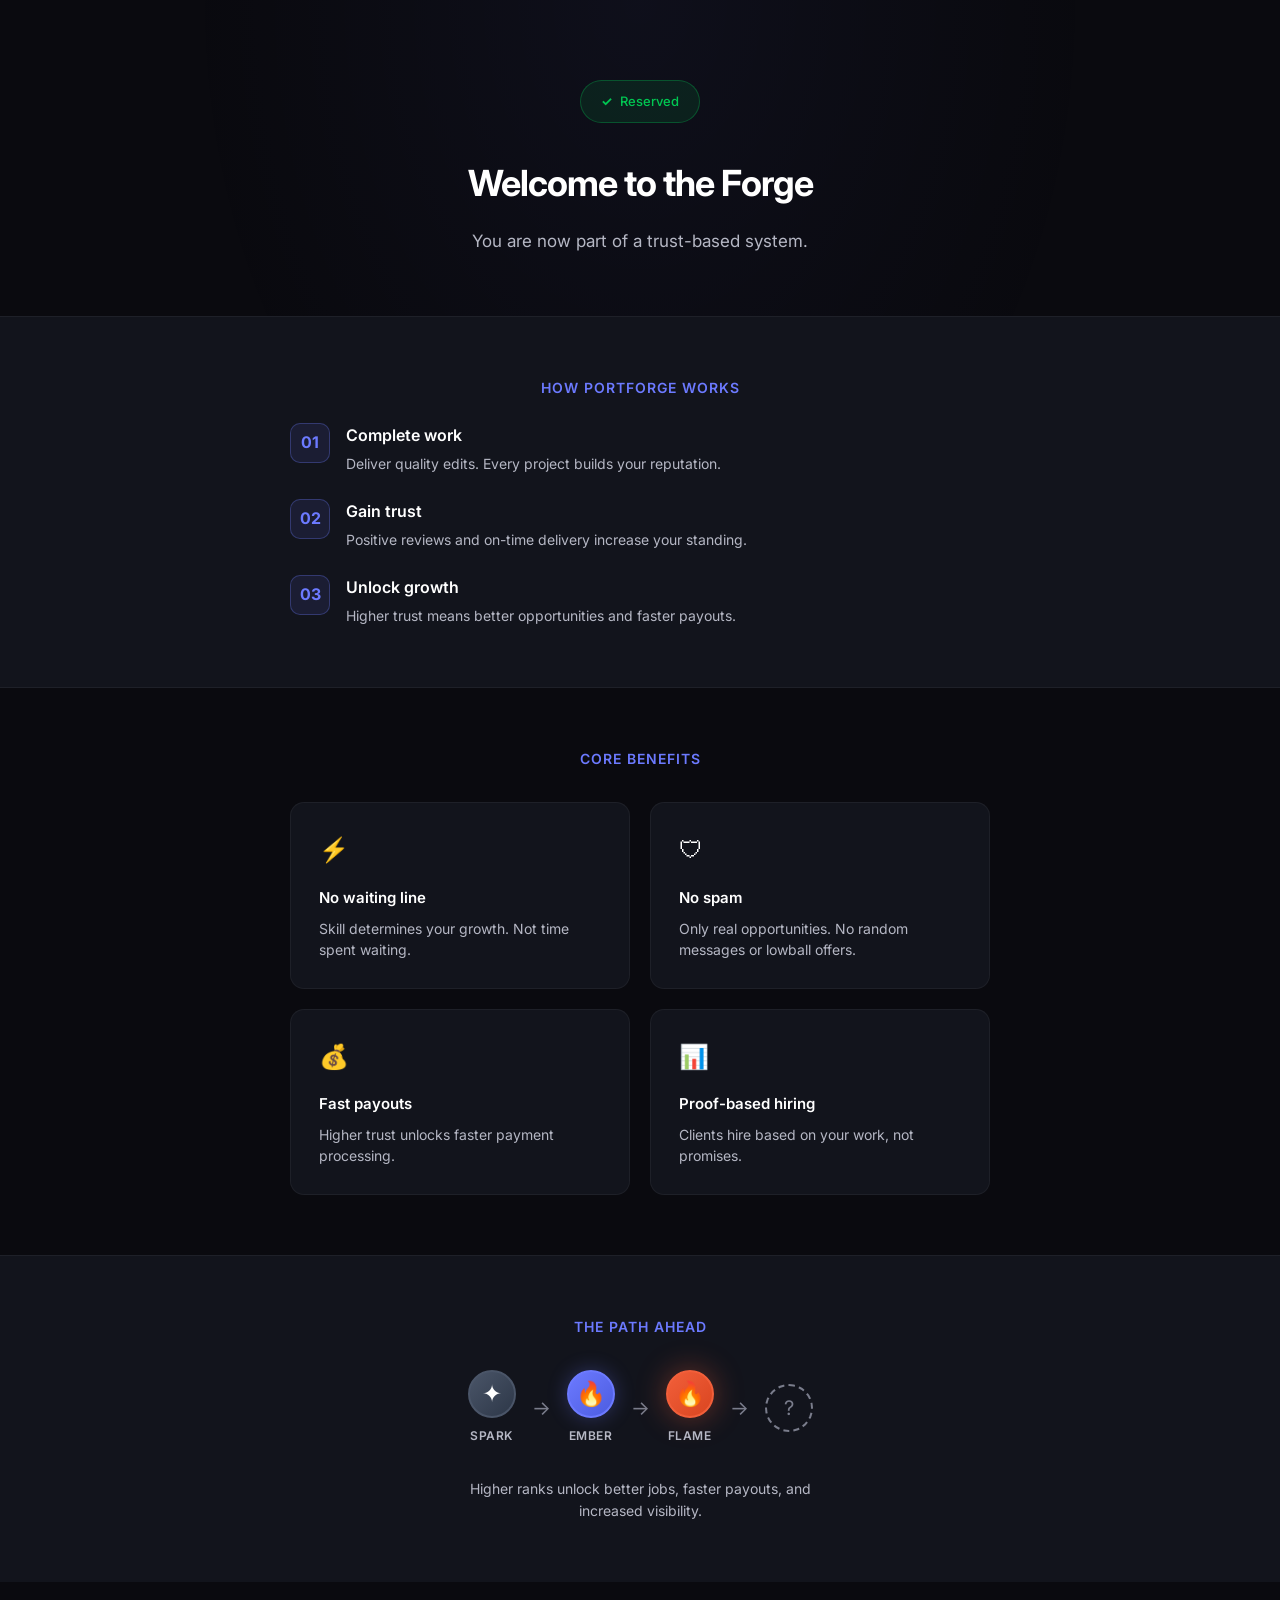
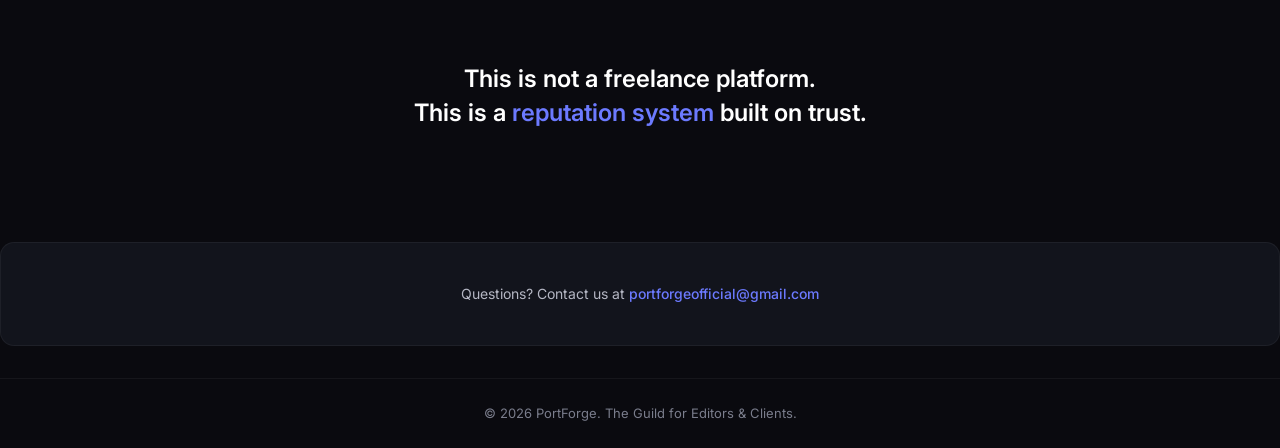
==== success.html @ 505c2f58 "initial commit" ====
<!DOCTYPE html>
<html lang="en">
<head>
    <meta charset="UTF-8">
    <meta name="viewport" content="width=device-width, initial-scale=1.0">
    <title>Welcome to the Forge | PortForge</title>
    <link rel="stylesheet" href="styles.css">
    <link href="https://fonts.googleapis.com/css2?family=Inter:wght@400;500;600;700&display=swap" rel="stylesheet">
    <style>
        /* Success page specific styles */
        .success-page {
            min-height: 100vh;
            background: var(--bg-primary);
        }

        /* Section 1: Hero */
        .success-hero {
            text-align: center;
            padding: 80px 24px 60px;
            max-width: 600px;
            margin: 0 auto;
        }

        .success-badge {
            display: inline-flex;
            align-items: center;
            gap: 8px;
            background: rgba(0, 200, 83, 0.1);
            border: 1px solid rgba(0, 200, 83, 0.3);
            padding: 10px 20px;
            border-radius: 100px;
            font-size: 13px;
            color: #00C853;
            font-weight: 500;
            margin-bottom: 32px;
        }

        .success-badge::before {
            content: '✓';
            font-weight: 700;
        }

        .success-hero h1 {
            font-size: 36px;
            font-weight: 700;
            margin-bottom: 16px;
            letter-spacing: -1px;
        }

        .success-hero p {
            color: var(--text-secondary);
            font-size: 17px;
        }

        /* Section 2: How It Works */
        .how-section {
            background: var(--bg-card);
            padding: 60px 24px;
            border-top: 1px solid rgba(255, 255, 255, 0.05);
            border-bottom: 1px solid rgba(255, 255, 255, 0.05);
        }

        .section-container {
            max-width: 700px;
            margin: 0 auto;
        }

        .section-title {
            font-size: 14px;
            font-weight: 600;
            color: var(--accent);
            text-transform: uppercase;
            letter-spacing: 1px;
            margin-bottom: 24px;
        }

        .how-steps {
            display: flex;
            flex-direction: column;
            gap: 24px;
        }

        .how-step {
            display: flex;
            align-items: flex-start;
            gap: 16px;
        }

        .step-number {
            width: 40px;
            height: 40px;
            background: var(--accent-soft);
            border: 1px solid rgba(108, 122, 255, 0.3);
            border-radius: 10px;
            display: flex;
            align-items: center;
            justify-content: center;
            font-weight: 700;
            color: var(--accent);
            flex-shrink: 0;
        }

        .step-content h3 {
            font-size: 16px;
            font-weight: 600;
            margin-bottom: 4px;
        }

        .step-content p {
            color: var(--text-secondary);
            font-size: 14px;
        }

        /* Section 3: Benefits */
        .benefits-section {
            padding: 60px 24px;
        }

        .benefits-grid {
            display: grid;
            grid-template-columns: repeat(auto-fit, minmax(250px, 1fr));
            gap: 20px;
            margin-top: 32px;
        }

        .benefit-card {
            background: var(--bg-card);
            border: 1px solid rgba(255, 255, 255, 0.05);
            border-radius: 14px;
            padding: 28px;
            transition: all 0.3s ease;
        }

        .benefit-card:hover {
            border-color: rgba(108, 122, 255, 0.2);
        }

        .benefit-icon {
            font-size: 24px;
            margin-bottom: 16px;
        }

        .benefit-card h3 {
            font-size: 15px;
            font-weight: 600;
            margin-bottom: 8px;
        }

        .benefit-card p {
            color: var(--text-secondary);
            font-size: 14px;
            line-height: 1.5;
        }

        /* Section 4: Rank Teaser */
        .rank-section {
            background: var(--bg-card);
            padding: 60px 24px;
            border-top: 1px solid rgba(255, 255, 255, 0.05);
            text-align: center;
        }

        .rank-path {
            display: flex;
            align-items: center;
            justify-content: center;
            gap: 16px;
            margin: 32px 0;
            flex-wrap: wrap;
        }

        .rank-item {
            display: flex;
            flex-direction: column;
            align-items: center;
            gap: 8px;
        }

        .rank-flame {
            width: 48px;
            height: 48px;
            border-radius: 50%;
            display: flex;
            align-items: center;
            justify-content: center;
            font-size: 24px;
            transition: all 0.3s ease;
        }

        .rank-spark {
            background: linear-gradient(135deg, #4A5568 0%, #2D3748 100%);
            border: 2px solid #4A5568;
        }

        .rank-ember {
            background: linear-gradient(135deg, #6C7AFF 0%, #4C5CE0 100%);
            border: 2px solid var(--accent);
            box-shadow: 0 0 20px rgba(108, 122, 255, 0.3);
        }

        .rank-flame-item {
            background: linear-gradient(135deg, #F25F3A 0%, #D94520 100%);
            border: 2px solid #F25F3A;
            box-shadow: 0 0 30px rgba(242, 95, 58, 0.4);
        }

        .rank-name {
            font-size: 12px;
            font-weight: 600;
            color: var(--text-secondary);
            text-transform: uppercase;
            letter-spacing: 0.5px;
        }

        .rank-arrow {
            color: var(--text-muted);
            font-size: 20px;
        }

        .rank-mystery {
            width: 48px;
            height: 48px;
            border-radius: 50%;
            border: 2px dashed var(--text-muted);
            display: flex;
            align-items: center;
            justify-content: center;
            font-size: 20px;
            color: var(--text-muted);
        }

        .rank-message {
            color: var(--text-secondary);
            font-size: 14px;
            max-width: 400px;
            margin: 0 auto;
        }

        /* Section 5: Identity */
        .identity-section {
            padding: 80px 24px;
            text-align: center;
        }

        .identity-quote {
            font-size: 24px;
            font-weight: 600;
            line-height: 1.4;
            max-width: 600px;
            margin: 0 auto 32px;
            color: var(--text-primary);
        }

        .identity-quote span {
            color: var(--accent);
        }

        /* Contact Section */
        .contact-section {
            background: var(--bg-card);
            padding: 40px 24px;
            border-top: 1px solid rgba(255, 255, 255, 0.05);
            text-align: center;
        }

        .contact-section p {
            color: var(--text-secondary);
            font-size: 14px;
        }

        .contact-section a {
            color: var(--accent);
            text-decoration: none;
            font-weight: 500;
        }

        .contact-section a:hover {
            text-decoration: underline;
        }

        /* Footer */
        .success-footer {
            text-align: center;
            padding: 24px;
            border-top: 1px solid rgba(255, 255, 255, 0.05);
        }

        .success-footer p {
            color: var(--text-muted);
            font-size: 13px;
        }

        /* Animations */
        .success-page .section-container {
            animation: fadeInUp 0.6s ease;
        }

        @media (max-width: 600px) {
            .success-hero h1 {
                font-size: 28px;
            }

            .rank-path {
                gap: 12px;
            }

            .rank-flame {
                width: 40px;
                height: 40px;
                font-size: 20px;
            }

            .identity-quote {
                font-size: 20px;
            }
        }
    </style>
</head>
<body class="success-page">
    <!-- Section 1: Hero -->
    <section class="success-hero">
        <div class="success-badge">Reserved</div>
        <h1>Welcome to the Forge</h1>
        <p>You are now part of a trust-based system.</p>
    </section>

    <!-- Section 2: How It Works -->
    <section class="how-section">
        <div class="section-container">
            <p class="section-title">How PortForge Works</p>
            <div class="how-steps">
                <div class="how-step">
                    <div class="step-number">01</div>
                    <div class="step-content">
                        <h3>Complete work</h3>
                        <p>Deliver quality edits. Every project builds your reputation.</p>
                    </div>
                </div>
                <div class="how-step">
                    <div class="step-number">02</div>
                    <div class="step-content">
                        <h3>Gain trust</h3>
                        <p>Positive reviews and on-time delivery increase your standing.</p>
                    </div>
                </div>
                <div class="how-step">
                    <div class="step-number">03</div>
                    <div class="step-content">
                        <h3>Unlock growth</h3>
                        <p>Higher trust means better opportunities and faster payouts.</p>
                    </div>
                </div>
            </div>
        </div>
    </section>

    <!-- Section 3: Benefits -->
    <section class="benefits-section">
        <div class="section-container">
            <p class="section-title">Core Benefits</p>
            <div class="benefits-grid">
                <div class="benefit-card">
                    <div class="benefit-icon">⚡</div>
                    <h3>No waiting line</h3>
                    <p>Skill determines your growth. Not time spent waiting.</p>
                </div>
                <div class="benefit-card">
                    <div class="benefit-icon">🛡</div>
                    <h3>No spam</h3>
                    <p>Only real opportunities. No random messages or lowball offers.</p>
                </div>
                <div class="benefit-card">
                    <div class="benefit-icon">💰</div>
                    <h3>Fast payouts</h3>
                    <p>Higher trust unlocks faster payment processing.</p>
                </div>
                <div class="benefit-card">
                    <div class="benefit-icon">📊</div>
                    <h3>Proof-based hiring</h3>
                    <p>Clients hire based on your work, not promises.</p>
                </div>
            </div>
        </div>
    </section>

    <!-- Section 4: Rank System -->
    <section class="rank-section">
        <div class="section-container">
            <p class="section-title">The Path Ahead</p>
            <div class="rank-path">
                <div class="rank-item">
                    <div class="rank-flame rank-spark">✦</div>
                    <span class="rank-name">Spark</span>
                </div>
                <span class="rank-arrow">→</span>
                <div class="rank-item">
                    <div class="rank-flame rank-ember">🔥</div>
                    <span class="rank-name">Ember</span>
                </div>
                <span class="rank-arrow">→</span>
                <div class="rank-item">
                    <div class="rank-flame rank-flame-item">🔥</div>
                    <span class="rank-name">Flame</span>
                </div>
                <span class="rank-arrow">→</span>
                <div class="rank-mystery">?</div>
            </div>
            <p class="rank-message">Higher ranks unlock better jobs, faster payouts, and increased visibility.</p>
        </div>
    </section>

    <!-- Section 5: Identity -->
    <section class="identity-section">
        <div class="section-container">
            <p class="identity-quote">
                This is not a freelance platform.<br>
                This is a <span>reputation system</span> built on trust.
            </p>
        </div>
    </section>

    <!-- Contact Section -->
    <section class="contact-section">
        <div class="section-container">
            <p>Questions? Contact us at <a href="mailto:portforgeofficial@gmail.com">portforgeofficial@gmail.com</a></p>
        </div>
    </section>

    <!-- Footer -->
    <footer class="success-footer">
        <p>© 2026 PortForge. The Guild for Editors & Clients.</p>
    </footer>
</body>
</html>
---- styles.css ----
/* PortForge - Premium Minimal Design System */

:root {
    --bg-primary: #0A0A0F;
    --bg-secondary: #0E1018;
    --bg-card: #12141C;
    --accent: #6C7AFF;
    --accent-soft: rgba(108, 122, 255, 0.1);
    --text-primary: #FFFFFF;
    --text-secondary: #B5B7C4;
    --text-muted: #7A7D8C;
    --error: #F25F3A;
    --radius: 14px;
    --transition: all 0.3s ease;
}

* {
    margin: 0;
    padding: 0;
    box-sizing: border-box;
}

body {
    font-family: 'Inter', -apple-system, BlinkMacSystemFont, sans-serif;
    background: var(--bg-primary);
    color: var(--text-primary);
    line-height: 1.6;
    min-height: 100vh;
    overflow-x: hidden;
}

/* Page Management */
.page {
    min-height: 100vh;
    opacity: 1;
    transition: opacity 0.4s ease;
}

.page.hidden {
    display: none;
    opacity: 0;
}

/* Subtle Background Gradient */
body::before {
    content: '';
    position: fixed;
    top: 0;
    left: 0;
    width: 100%;
    height: 100%;
    background: radial-gradient(ellipse at 50% 0%, rgba(108, 122, 255, 0.05) 0%, transparent 50%);
    pointer-events: none;
    z-index: -1;
}

/* Landing Page */
#landingPage {
    max-width: 800px;
    margin: 0 auto;
    padding: 60px 24px;
}

/* Header */
.header {
    text-align: center;
    margin-bottom: 48px;
    animation: fadeInUp 0.5s ease;
}

.logo {
    display: flex;
    align-items: center;
    justify-content: center;
    gap: 12px;
    margin-bottom: 8px;
}

.logo-icon {
    width: 40px;
    height: 40px;
}

.logo-icon svg {
    width: 100%;
    height: 100%;
}

.logo-text {
    font-size: 24px;
    font-weight: 700;
    letter-spacing: -0.5px;
}

/* Hero */
.hero {
    text-align: center;
    margin-bottom: 64px;
    animation: fadeInUp 0.5s ease 0.1s both;
}

.hero-title {
    font-size: 36px;
    font-weight: 700;
    line-height: 1.15;
    margin-bottom: 16px;
    letter-spacing: -1px;
}

.hero-subtitle {
    color: var(--text-secondary);
    font-size: 17px;
    margin-bottom: 24px;
}

.hero-badge {
    display: inline-flex;
    align-items: center;
    gap: 8px;
    background: var(--accent-soft);
    border: 1px solid rgba(108, 122, 255, 0.2);
    padding: 10px 20px;
    border-radius: 100px;
    font-size: 13px;
    color: var(--accent);
    font-weight: 500;
}

.badge-dot {
    width: 8px;
    height: 8px;
    background: #00C853;
    border-radius: 50%;
    animation: pulse 2s infinite;
}

@keyframes pulse {
    0%, 100% { opacity: 1; }
    50% { opacity: 0.5; }
}

/* Motion Section */
.motion-section {
    margin-bottom: 64px;
    animation: fadeInUp 0.5s ease 0.2s both;
}

.motion-container {
    background: var(--bg-card);
    border-radius: var(--radius);
    padding: 24px;
    border: 1px solid rgba(255, 255, 255, 0.05);
    position: relative;
    overflow: hidden;
}

.mock-editor, .mock-client {
    background: var(--bg-secondary);
    border-radius: 12px;
    padding: 16px;
    margin-bottom: 16px;
    border: 1px solid rgba(255, 255, 255, 0.05);
    animation: slideIn 8s ease-in-out infinite;
}

.mock-client {
    animation-delay: 4s;
}

.mock-header {
    display: flex;
    align-items: center;
    gap: 12px;
    margin-bottom: 12px;
}

.mock-avatar {
    width: 40px;
    height: 40px;
    background: linear-gradient(135deg, var(--accent) 0%, transparent 100%);
    border-radius: 50%;
    opacity: 0.6;
}

.mock-avatar.client {
    background: linear-gradient(135deg, #F25F3A 0%, transparent 100%);
}

.mock-info {
    flex: 1;
}

.mock-name {
    font-size: 14px;
    font-weight: 600;
    color: var(--text-primary);
}

.mock-status {
    font-size: 12px;
    color: var(--accent);
}

.mock-btn {
    padding: 8px 16px;
    background: var(--accent);
    color: var(--bg-primary);
    border-radius: 8px;
    font-size: 12px;
    font-weight: 600;
}

.mock-portfolio {
    display: flex;
    gap: 8px;
}

.mock-thumb {
    flex: 1;
    height: 60px;
    background: rgba(255, 255, 255, 0.05);
    border-radius: 8px;
}

.mock-desc {
    font-size: 13px;
    color: var(--text-secondary);
}

@keyframes slideIn {
    0%, 100% { opacity: 0; transform: translateY(10px); }
    10%, 90% { opacity: 1; transform: translateY(0); }
}

/* Value Props */
.value-props {
    display: grid;
    grid-template-columns: repeat(auto-fit, minmax(200px, 1fr));
    gap: 16px;
    margin-bottom: 64px;
    animation: fadeInUp 0.5s ease 0.3s both;
}

.value-card {
    background: var(--bg-card);
    border-radius: var(--radius);
    padding: 24px;
    border: 1px solid rgba(255, 255, 255, 0.05);
    text-align: center;
    transition: var(--transition);
}

.value-card:hover {
    border-color: rgba(108, 122, 255, 0.2);
    transform: translateY(-2px);
}

.value-icon {
    font-size: 28px;
    margin-bottom: 12px;
}

.value-card h3 {
    font-size: 16px;
    font-weight: 600;
    margin-bottom: 8px;
}

.value-card p {
    font-size: 14px;
    color: var(--text-secondary);
}

/* FAQ Section */
.faq-section {
    margin-bottom: 64px;
    animation: fadeInUp 0.5s ease 0.4s both;
}

.section-title {
    font-size: 24px;
    font-weight: 700;
    margin-bottom: 24px;
    text-align: center;
}

.faq-item {
    background: var(--bg-card);
    border-radius: 12px;
    margin-bottom: 12px;
    border: 1px solid rgba(255, 255, 255, 0.05);
    overflow: hidden;
}

.faq-question {
    width: 100%;
    padding: 20px;
    background: transparent;
    border: none;
    color: var(--text-primary);
    font-size: 15px;
    font-weight: 500;
    display: flex;
    justify-content: space-between;
    align-items: center;
    cursor: pointer;
    transition: var(--transition);
}

.faq-question:hover {
    background: rgba(255, 255, 255, 0.02);
}

.faq-icon {
    font-size: 18px;
    color: var(--text-muted);
    transition: transform 0.3s ease;
}

.faq-item.open .faq-icon {
    transform: rotate(45deg);
}

.faq-answer {
    max-height: 0;
    overflow: hidden;
    transition: max-height 0.3s ease, padding 0.3s ease;
}

.faq-item.open .faq-answer {
    max-height: 200px;
    padding: 0 20px 20px;
}

.faq-answer p {
    color: var(--text-secondary);
    font-size: 14px;
    line-height: 1.6;
}

/* Trust Signals */
.trust-signals {
    display: flex;
    align-items: center;
    justify-content: center;
    gap: 32px;
    margin-bottom: 48px;
    padding: 24px;
    background: var(--bg-card);
    border-radius: var(--radius);
    border: 1px solid rgba(255, 255, 255, 0.05);
    animation: fadeInUp 0.5s ease 0.5s both;
}

.trust-item {
    text-align: center;
}

.trust-number {
    display: block;
    font-size: 32px;
    font-weight: 700;
    color: var(--accent);
}

.trust-icon {
    font-size: 24px;
}

.trust-label {
    display: block;
    font-size: 12px;
    color: var(--text-muted);
    margin-top: 4px;
}

.trust-divider {
    width: 1px;
    height: 40px;
    background: rgba(255, 255, 255, 0.1);
}

/* CTA Section */
.cta-section {
    text-align: center;
    margin-bottom: 48px;
    animation: fadeInUp 0.5s ease 0.6s both;
}

.cta-title {
    font-size: 24px;
    font-weight: 700;
    margin-bottom: 20px;
}

.cta-btn {
    padding: 18px 48px;
    background: var(--accent);
    border: none;
    border-radius: 12px;
    color: var(--bg-primary);
    font-size: 16px;
    font-weight: 600;
    cursor: pointer;
    transition: var(--transition);
}

.cta-btn:hover {
    filter: brightness(1.1);
    transform: scale(1.02);
}

/* Contact Section */
.contact-section {
    text-align: center;
    padding: 40px 24px;
    background: var(--bg-card);
    border-radius: var(--radius);
    margin-bottom: 32px;
    border: 1px solid rgba(255, 255, 255, 0.05);
    animation: fadeInUp 0.5s ease 0.65s both;
}

.contact-section p {
    color: var(--text-secondary);
    font-size: 14px;
}

.contact-section a {
    color: var(--accent);
    text-decoration: none;
    font-weight: 500;
}

.contact-section a:hover {
    text-decoration: underline;
}

/* Footer */
.footer {
    text-align: center;
    padding: 24px;
    border-top: 1px solid rgba(255, 255, 255, 0.05);
}

.footer p {
    color: var(--text-muted);
    font-size: 13px;
}

/* Fixed Background Logo */
.bg-logo {
    position: fixed;
    top: 50%;
    left: 50%;
    transform: translate(-50%, -50%);
    width: 600px;
    height: 600px;
    pointer-events: none;
    z-index: -1;
    opacity: 0.5;
}

.bg-logo svg {
    width: 100%;
    height: 100%;
}

/* Hide bg logo on form page */
#formPage:not(.hidden) ~ .bg-logo {
    display: none;
}

/* Form Page */
#formPage {
    display: flex;
    align-items: center;
    justify-content: center;
    padding: 40px 24px;
    min-height: 100vh;
}

.form-container {
    width: 100%;
    max-width: 420px;
    background: var(--bg-card);
    border-radius: var(--radius);
    padding: 32px;
    border: 1px solid rgba(255, 255, 255, 0.05);
}

/* Compact Form */
.form-container.compact {
    padding: 28px;
}

.preregister-form.compact .form-group {
    margin-bottom: 16px;
}

.preregister-form.compact input,
.preregister-form.compact textarea {
    padding: 12px 14px;
    font-size: 15px;
}

.preregister-form.compact .role-btn {
    padding: 10px 16px;
    font-size: 14px;
}

.preregister-form.compact .submit-btn {
    padding: 14px;
    margin-top: 8px;
}

.back-btn {
    background: transparent;
    border: none;
    color: var(--text-muted);
    font-size: 14px;
    cursor: pointer;
    margin-bottom: 24px;
    padding: 0;
    transition: var(--transition);
}

.back-btn:hover {
    color: var(--text-primary);
}

.form-header {
    text-align: center;
    margin-bottom: 32px;
}

.form-title {
    font-size: 24px;
    font-weight: 700;
    margin-bottom: 8px;
}

.form-subtitle {
    color: var(--text-secondary);
    font-size: 14px;
}

/* Duplicate Message */
.duplicate-message {
    background: rgba(242, 95, 58, 0.1);
    border: 1px solid rgba(242, 95, 58, 0.3);
    border-radius: 12px;
    padding: 24px;
    text-align: center;
    margin-bottom: 24px;
}

.duplicate-icon {
    font-size: 32px;
    margin-bottom: 12px;
}

.duplicate-message h3 {
    font-size: 16px;
    font-weight: 600;
    margin-bottom: 8px;
}

.duplicate-message p {
    color: var(--text-secondary);
    font-size: 14px;
}

/* Form Elements */
.form-group {
    margin-bottom: 24px;
}

label {
    display: block;
    font-size: 14px;
    font-weight: 500;
    margin-bottom: 8px;
    color: var(--text-primary);
}

.required {
    color: var(--accent);
}

.optional {
    color: var(--text-muted);
    font-weight: 400;
}

input[type="text"],
input[type="email"] {
    width: 100%;
    padding: 14px 16px;
    background: var(--bg-secondary);
    border: 1px solid rgba(255, 255, 255, 0.08);
    border-radius: 10px;
    color: var(--text-primary);
    font-size: 15px;
    font-family: inherit;
    transition: var(--transition);
}

input:focus {
    outline: none;
    border-color: var(--accent);
}

input::placeholder {
    color: var(--text-muted);
}

.error-msg {
    display: block;
    color: var(--error);
    font-size: 13px;
    margin-top: 6px;
    min-height: 20px;
}

/* Role Toggle */
.role-toggle {
    display: flex;
    gap: 8px;
}

.role-btn {
    flex: 1;
    padding: 14px;
    background: var(--bg-secondary);
    border: 1px solid rgba(255, 255, 255, 0.08);
    border-radius: 10px;
    color: var(--text-secondary);
    font-size: 14px;
    font-weight: 500;
    cursor: pointer;
    transition: var(--transition);
}

.role-btn:hover {
    border-color: rgba(255, 255, 255, 0.15);
}

.role-btn.active {
    background: var(--accent);
    border-color: var(--accent);
    color: var(--bg-primary);
}

/* Textarea */
textarea,
input[type="text"].message-input {
    width: 100%;
    padding: 12px 14px;
    background: var(--bg-secondary);
    border: 1px solid rgba(255, 255, 255, 0.08);
    border-radius: 10px;
    color: var(--text-primary);
    font-size: 15px;
    font-family: inherit;
    resize: none;
    transition: var(--transition);
}

textarea:focus,
input[type="text"].message-input:focus {
    outline: none;
    border-color: var(--accent);
}

textarea::placeholder,
input[type="text"].message-input::placeholder {
    color: var(--text-muted);
}

/* Skill Toggle */
.skill-toggle {
    display: flex;
    gap: 8px;
}

.skill-btn {
    flex: 1;
    padding: 12px;
    background: var(--bg-secondary);
    border: 1px solid rgba(255, 255, 255, 0.08);
    border-radius: 10px;
    color: var(--text-secondary);
    font-size: 14px;
    font-weight: 500;
    cursor: pointer;
    transition: var(--transition);
}

.skill-btn:hover {
    border-color: rgba(255, 255, 255, 0.15);
}

.skill-btn.active {
    background: var(--accent);
    border-color: var(--accent);
    color: var(--bg-primary);
}

/* Categories */
.categories-grid {
    display: grid;
    grid-template-columns: repeat(auto-fit, minmax(120px, 1fr));
    gap: 10px;
}

.category-card {
    position: relative;
    padding: 16px 12px;
    background: var(--bg-secondary);
    border: 2px solid rgba(255, 255, 255, 0.08);
    border-radius: 10px;
    cursor: pointer;
    text-align: center;
    transition: var(--transition);
}

.category-card:hover {
    border-color: rgba(255, 255, 255, 0.12);
}

.category-card input {
    position: absolute;
    opacity: 0;
}

.category-card.selected {
    border-color: var(--accent);
    background: var(--accent-soft);
}

.category-name {
    display: block;
    font-size: 13px;
    font-weight: 500;
}

.check-indicator {
    position: absolute;
    top: 8px;
    right: 8px;
    width: 18px;
    height: 18px;
    background: var(--accent);
    border-radius: 50%;
    display: flex;
    align-items: center;
    justify-content: center;
    font-size: 11px;
    color: var(--bg-primary);
    opacity: 0;
    transform: scale(0);
    transition: var(--transition);
}

.category-card.selected .check-indicator,
.tool-card.selected .check-indicator {
    opacity: 1;
    transform: scale(1);
}

/* Tools */
.tools-grid {
    display: flex;
    flex-wrap: wrap;
    gap: 10px;
    margin-bottom: 12px;
}

.tool-card {
    position: relative;
    padding: 12px 16px;
    background: var(--bg-secondary);
    border: 2px solid rgba(255, 255, 255, 0.08);
    border-radius: 10px;
    cursor: pointer;
    transition: var(--transition);
}

.tool-card:hover {
    border-color: rgba(255, 255, 255, 0.12);
}

.tool-card input {
    position: absolute;
    opacity: 0;
}

.tool-card.selected {
    border-color: var(--accent);
    background: var(--accent-soft);
}

.tool-name {
    font-size: 13px;
    font-weight: 500;
}

.custom-tools {
    display: flex;
    gap: 8px;
}

.custom-tools input {
    flex: 1;
}

.add-btn {
    width: 44px;
    height: 44px;
    background: var(--accent);
    border: none;
    border-radius: 10px;
    color: var(--bg-primary);
    font-size: 20px;
    font-weight: 600;
    cursor: pointer;
    transition: var(--transition);
}

.add-btn:hover {
    filter: brightness(1.1);
}

.custom-tools-display {
    display: flex;
    flex-wrap: wrap;
    gap: 8px;
    margin-top: 12px;
}

.custom-tag {
    display: inline-flex;
    align-items: center;
    gap: 6px;
    padding: 6px 12px;
    background: var(--accent-soft);
    border: 1px solid rgba(108, 122, 255, 0.3);
    border-radius: 20px;
    font-size: 12px;
    color: var(--accent);
}

.custom-tag button {
    background: none;
    border: none;
    color: var(--accent);
    cursor: pointer;
    font-size: 14px;
    line-height: 1;
}

/* Budget */
.budget-toggle {
    display: flex;
    flex-wrap: wrap;
    gap: 8px;
}

.budget-btn {
    padding: 10px 16px;
    background: var(--bg-secondary);
    border: 1px solid rgba(255, 255, 255, 0.08);
    border-radius: 8px;
    color: var(--text-secondary);
    font-size: 13px;
    font-weight: 500;
    cursor: pointer;
    transition: var(--transition);
}

.budget-btn:hover {
    border-color: rgba(255, 255, 255, 0.15);
}

.budget-btn.active {
    background: var(--accent);
    border-color: var(--accent);
    color: var(--bg-primary);
}

/* Client Fields */
.client-fields {
    margin-top: 24px;
    padding-top: 24px;
    border-top: 1px solid rgba(255, 255, 255, 0.08);
}

/* Submit */
.submit-btn {
    width: 100%;
    padding: 16px;
    background: var(--accent);
    border: none;
    border-radius: 12px;
    color: var(--bg-primary);
    font-size: 16px;
    font-weight: 600;
    font-family: inherit;
    cursor: pointer;
    transition: var(--transition);
    display: flex;
    align-items: center;
    justify-content: center;
    gap: 10px;
}

.submit-btn:hover {
    filter: brightness(1.1);
}

.submit-btn:disabled {
    opacity: 0.7;
    cursor: not-allowed;
}

.btn-loader {
    width: 20px;
    height: 20px;
    border: 2px solid rgba(10, 10, 15, 0.3);
    border-top-color: var(--bg-primary);
    border-radius: 50%;
    animation: spin 0.8s linear infinite;
}

@keyframes spin {
    to { transform: rotate(360deg); }
}

/* Success State */
.success-state {
    text-align: center;
    padding: 20px;
}

.success-icon {
    font-size: 48px;
    margin-bottom: 20px;
}

.success-title {
    font-size: 22px;
    font-weight: 700;
    margin-bottom: 12px;
}

.success-subtitle {
    color: var(--text-secondary);
    font-size: 15px;
    margin-bottom: 32px;
}

.success-perks {
    display: flex;
    flex-direction: column;
    gap: 12px;
    margin-bottom: 32px;
}

.perk {
    padding: 14px 20px;
    background: var(--accent-soft);
    border: 1px solid rgba(108, 122, 255, 0.2);
    border-radius: 10px;
    font-size: 14px;
    color: var(--accent);
    text-align: left;
}

.success-note {
    color: var(--text-muted);
    font-size: 14px;
    margin-bottom: 24px;
}

.share-btn {
    padding: 14px 32px;
    background: transparent;
    border: 1px solid rgba(255, 255, 255, 0.2);
    border-radius: 10px;
    color: var(--text-primary);
    font-size: 14px;
    font-weight: 500;
    cursor: pointer;
    transition: var(--transition);
}

.share-btn:hover {
    background: rgba(255, 255, 255, 0.05);
    border-color: rgba(255, 255, 255, 0.3);
}

/* Animations */
@keyframes fadeInUp {
    from {
        opacity: 0;
        transform: translateY(20px);
    }
    to {
        opacity: 1;
        transform: translateY(0);
    }
}

/* Utilities */
.hidden {
    display: none !important;
}

/* ========================================
   RESPONSIVE - TABLET (max-width: 1024px)
   ======================================== */
@media (max-width: 1024px) {
    #landingPage {
        padding: 48px 32px;
    }
    
    .hero-title {
        font-size: 32px;
    }
    
    .value-props {
        grid-template-columns: repeat(auto-fit, minmax(220px, 1fr));
    }
}

/* ========================================
   RESPONSIVE - MOBILE (max-width: 768px)
   ======================================== */
@media (max-width: 768px) {
    /* Landing Page */
    #landingPage {
        padding: 32px 20px;
        max-width: 100%;
    }
    
    /* Header */
    .header {
        margin-bottom: 32px;
    }
    
    .logo-icon {
        width: 36px;
        height: 36px;
    }
    
    .logo-text {
        font-size: 20px;
    }
    
    /* Hero */
    .hero {
        margin-bottom: 40px;
    }
    
    .hero-title {
        font-size: 28px;
        line-height: 1.2;
        margin-bottom: 12px;
    }
    
    .hero-subtitle {
        font-size: 15px;
        margin-bottom: 20px;
    }
    
    .hero-badge {
        padding: 8px 16px;
        font-size: 12px;
    }
    
    /* Motion Section */
    .motion-section {
        margin-bottom: 40px;
    }
    
    .motion-container {
        padding: 16px;
    }
    
    .mock-avatar {
        width: 32px;
        height: 32px;
    }
    
    .mock-name {
        font-size: 13px;
    }
    
    .mock-status {
        font-size: 11px;
    }
    
    .mock-btn {
        padding: 6px 12px;
        font-size: 11px;
    }
    
    .mock-thumb {
        height: 48px;
    }
    
    .mock-desc {
        font-size: 12px;
    }
    
    /* Value Props */
    .value-props {
        grid-template-columns: 1fr;
        gap: 12px;
        margin-bottom: 40px;
    }
    
    .value-card {
        padding: 20px;
    }
    
    .value-icon {
        font-size: 24px;
        margin-bottom: 10px;
    }
    
    .value-card h3 {
        font-size: 15px;
    }
    
    .value-card p {
        font-size: 13px;
    }
    
    /* FAQ */
    .faq-section {
        margin-bottom: 40px;
    }
    
    .section-title {
        font-size: 20px;
        margin-bottom: 20px;
    }
    
    .faq-question {
        padding: 16px;
        font-size: 14px;
    }
    
    .faq-icon {
        font-size: 16px;
    }
    
    .faq-item.open .faq-answer {
        padding: 0 16px 16px;
    }
    
    .faq-answer p {
        font-size: 13px;
    }
    
    /* Trust Signals */
    .trust-signals {
        flex-direction: column;
        gap: 16px;
        margin-bottom: 32px;
        padding: 20px;
    }
    
    .trust-number {
        font-size: 28px;
    }
    
    .trust-icon {
        font-size: 20px;
    }
    
    .trust-label {
        font-size: 11px;
    }
    
    .trust-divider {
        width: 40px;
        height: 1px;
    }
    
    /* CTA */
    .cta-section {
        margin-bottom: 32px;
    }
    
    .cta-title {
        font-size: 20px;
        margin-bottom: 16px;
    }
    
    .cta-btn {
        width: 100%;
        padding: 16px 24px;
        font-size: 15px;
    }
    
    /* Contact */
    .contact-section {
        padding: 24px 20px;
        margin-bottom: 24px;
    }
    
    .contact-section p {
        font-size: 13px;
    }
    
    /* Footer */
    .footer {
        padding: 20px;
    }
    
    .footer p {
        font-size: 12px;
    }
    
    /* Background Logo */
    .bg-logo {
        width: 300px;
        height: 300px;
        opacity: 0.3;
    }
    
    /* Form Page */
    #formPage {
        padding: 20px;
    }
    
    .form-container {
        padding: 24px 20px;
        max-width: 100%;
    }
    
    .form-container.compact {
        padding: 20px;
    }
    
    .back-btn {
        margin-bottom: 16px;
        font-size: 13px;
    }
    
    .form-header {
        margin-bottom: 24px;
    }
    
    .form-title {
        font-size: 20px;
    }
    
    .form-subtitle {
        font-size: 13px;
    }
    
    /* Form Elements */
    .preregister-form.compact .form-group {
        margin-bottom: 14px;
    }
    
    label {
        font-size: 13px;
        margin-bottom: 6px;
    }
    
    input[type="text"],
    input[type="email"] {
        padding: 12px 14px;
        font-size: 16px; /* Prevent zoom on iOS */
    }
    
    /* Role Toggle */
    .role-toggle {
        gap: 6px;
    }
    
    .role-btn {
        padding: 12px 8px;
        font-size: 13px;
        flex: 1;
        min-width: auto;
    }
    
    /* Message Input */
    #userMessage {
        padding: 12px 14px;
        font-size: 15px;
    }
    
    /* Submit Button */
    .submit-btn {
        padding: 14px;
        font-size: 15px;
        margin-top: 8px;
    }
    
    /* Duplicate Message */
    .duplicate-message {
        padding: 20px;
    }
    
    .duplicate-icon {
        font-size: 28px;
    }
    
    .duplicate-message h3 {
        font-size: 15px;
    }
    
    .duplicate-message p {
        font-size: 13px;
    }
}

/* ========================================
   RESPONSIVE - SMALL MOBILE (max-width: 480px)
   ======================================== */
@media (max-width: 480px) {
    .hero-title {
        font-size: 24px;
    }
    
    .hero-subtitle {
        font-size: 14px;
    }
    
    .value-card {
        padding: 16px;
    }
    
    .value-card h3 {
        font-size: 14px;
    }
    
    .faq-question {
        font-size: 13px;
    }
    
    .cta-btn {
        font-size: 14px;
    }
    
    .form-title {
        font-size: 18px;
    }
    
    .role-btn {
        font-size: 12px;
        padding: 10px 6px;
    }
}
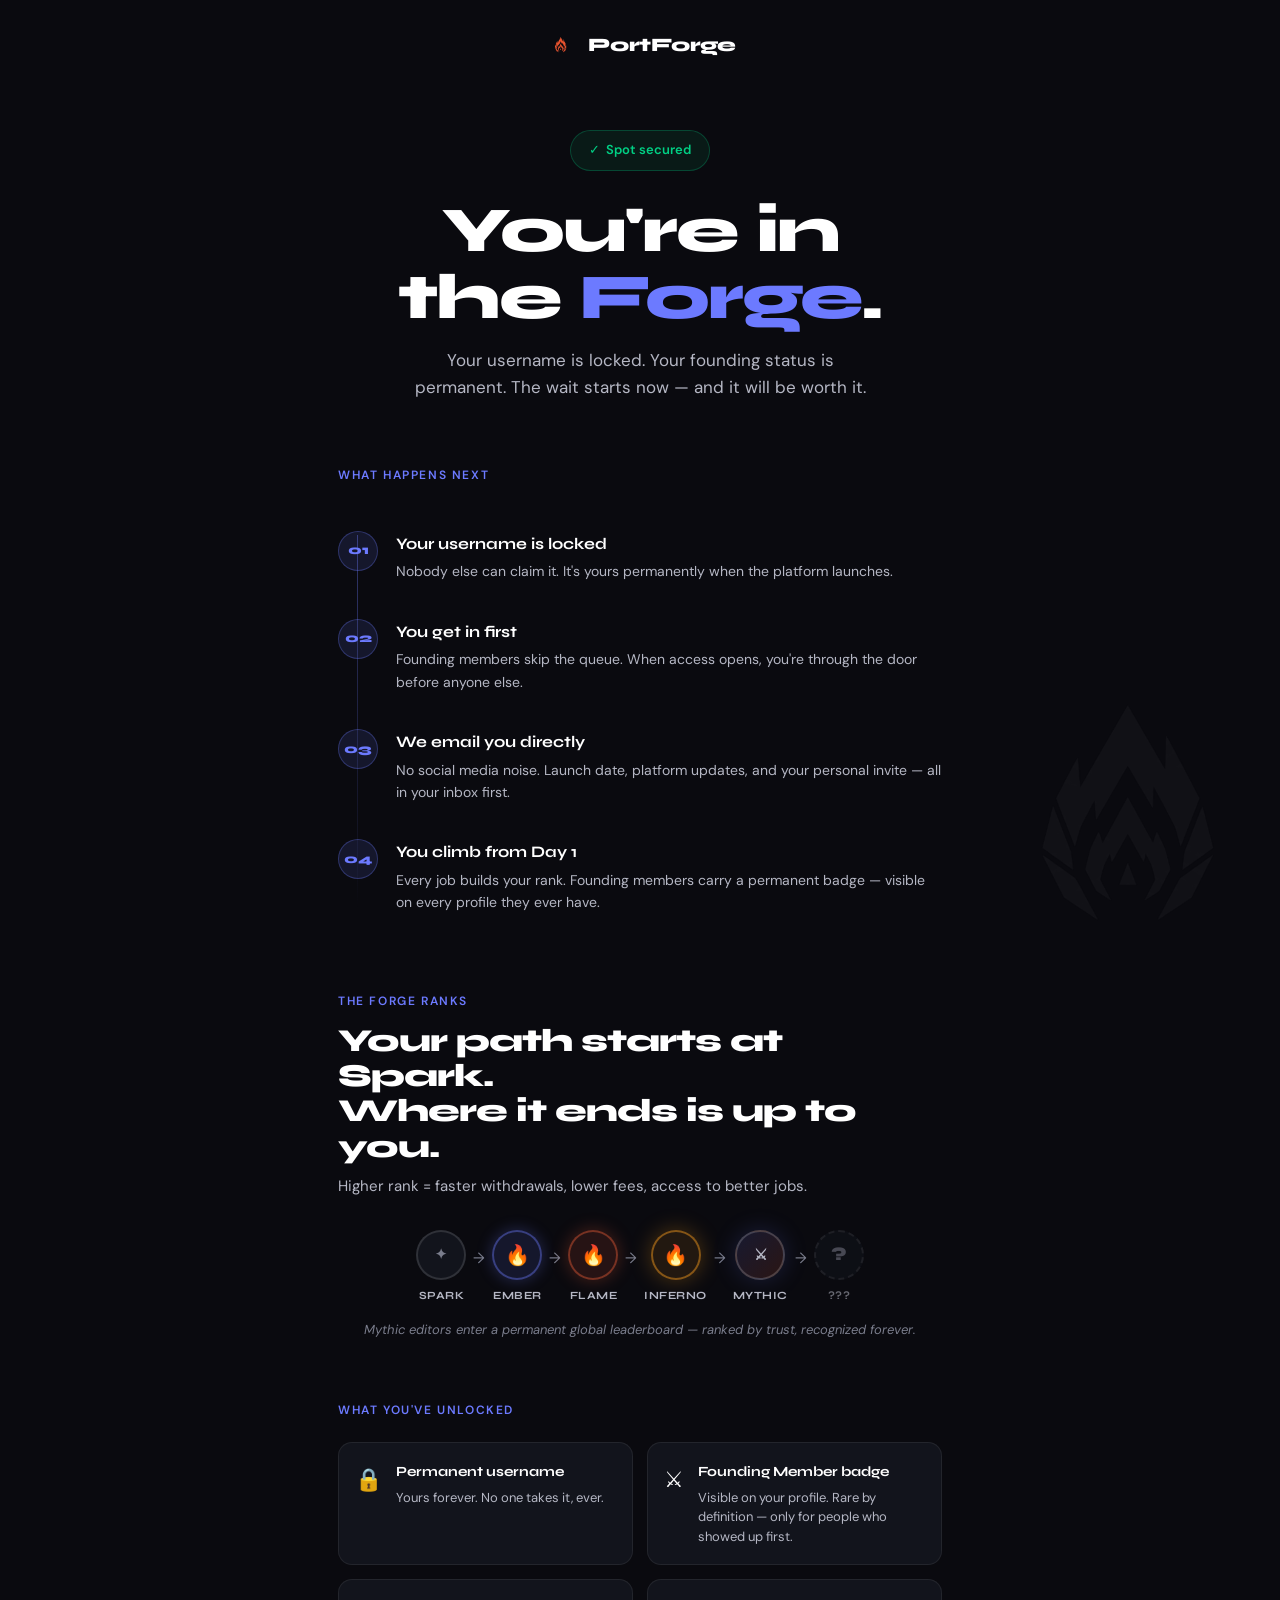
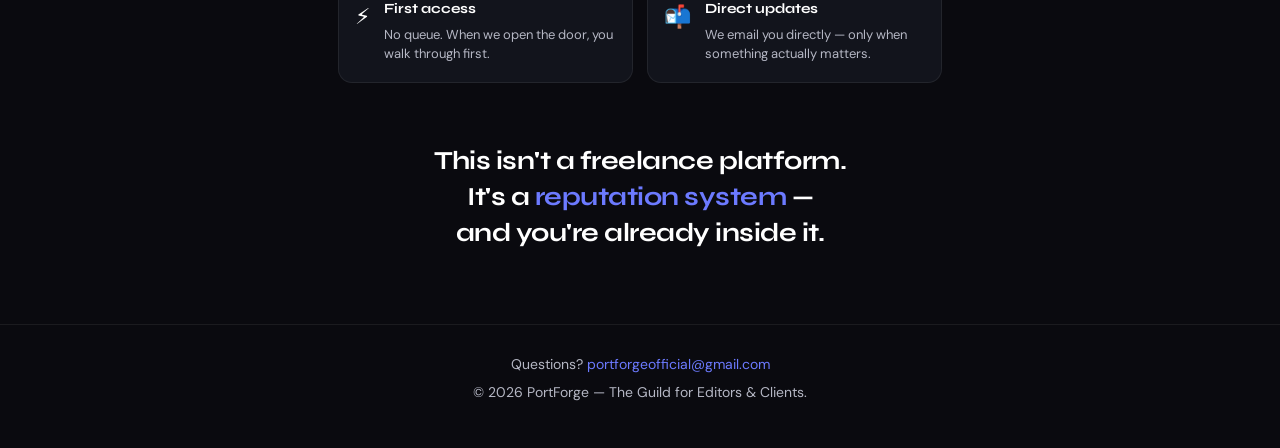
==== commit 46a2b728: "PortForge 2.0" ====
--- a/success.html
+++ b/success.html
@@ -1,434 +1,413 @@
 <!DOCTYPE html>
 <html lang="en">
 <head>
-    <meta charset="UTF-8">
-    <meta name="viewport" content="width=device-width, initial-scale=1.0">
-    <title>Welcome to the Forge | PortForge</title>
-    <link rel="stylesheet" href="styles.css">
-    <link href="https://fonts.googleapis.com/css2?family=Inter:wght@400;500;600;700&display=swap" rel="stylesheet">
-    <style>
-        /* Success page specific styles */
-        .success-page {
-            min-height: 100vh;
-            background: var(--bg-primary);
-        }
-
-        /* Section 1: Hero */
-        .success-hero {
-            text-align: center;
-            padding: 80px 24px 60px;
-            max-width: 600px;
-            margin: 0 auto;
-        }
-
-        .success-badge {
-            display: inline-flex;
-            align-items: center;
-            gap: 8px;
-            background: rgba(0, 200, 83, 0.1);
-            border: 1px solid rgba(0, 200, 83, 0.3);
-            padding: 10px 20px;
-            border-radius: 100px;
-            font-size: 13px;
-            color: #00C853;
-            font-weight: 500;
-            margin-bottom: 32px;
-        }
-
-        .success-badge::before {
-            content: '✓';
-            font-weight: 700;
-        }
-
-        .success-hero h1 {
-            font-size: 36px;
-            font-weight: 700;
-            margin-bottom: 16px;
-            letter-spacing: -1px;
-        }
-
-        .success-hero p {
-            color: var(--text-secondary);
-            font-size: 17px;
-        }
-
-        /* Section 2: How It Works */
-        .how-section {
-            background: var(--bg-card);
-            padding: 60px 24px;
-            border-top: 1px solid rgba(255, 255, 255, 0.05);
-            border-bottom: 1px solid rgba(255, 255, 255, 0.05);
-        }
-
-        .section-container {
-            max-width: 700px;
-            margin: 0 auto;
-        }
-
-        .section-title {
-            font-size: 14px;
-            font-weight: 600;
-            color: var(--accent);
-            text-transform: uppercase;
-            letter-spacing: 1px;
-            margin-bottom: 24px;
-        }
-
-        .how-steps {
-            display: flex;
-            flex-direction: column;
-            gap: 24px;
-        }
-
-        .how-step {
-            display: flex;
-            align-items: flex-start;
-            gap: 16px;
-        }
-
-        .step-number {
-            width: 40px;
-            height: 40px;
-            background: var(--accent-soft);
-            border: 1px solid rgba(108, 122, 255, 0.3);
-            border-radius: 10px;
-            display: flex;
-            align-items: center;
-            justify-content: center;
-            font-weight: 700;
-            color: var(--accent);
-            flex-shrink: 0;
-        }
-
-        .step-content h3 {
-            font-size: 16px;
-            font-weight: 600;
-            margin-bottom: 4px;
-        }
-
-        .step-content p {
-            color: var(--text-secondary);
-            font-size: 14px;
-        }
-
-        /* Section 3: Benefits */
-        .benefits-section {
-            padding: 60px 24px;
-        }
-
-        .benefits-grid {
-            display: grid;
-            grid-template-columns: repeat(auto-fit, minmax(250px, 1fr));
-            gap: 20px;
-            margin-top: 32px;
-        }
-
-        .benefit-card {
-            background: var(--bg-card);
-            border: 1px solid rgba(255, 255, 255, 0.05);
-            border-radius: 14px;
-            padding: 28px;
-            transition: all 0.3s ease;
-        }
-
-        .benefit-card:hover {
-            border-color: rgba(108, 122, 255, 0.2);
-        }
-
-        .benefit-icon {
-            font-size: 24px;
-            margin-bottom: 16px;
-        }
-
-        .benefit-card h3 {
-            font-size: 15px;
-            font-weight: 600;
-            margin-bottom: 8px;
-        }
-
-        .benefit-card p {
-            color: var(--text-secondary);
-            font-size: 14px;
-            line-height: 1.5;
-        }
-
-        /* Section 4: Rank Teaser */
-        .rank-section {
-            background: var(--bg-card);
-            padding: 60px 24px;
-            border-top: 1px solid rgba(255, 255, 255, 0.05);
-            text-align: center;
-        }
-
-        .rank-path {
-            display: flex;
-            align-items: center;
-            justify-content: center;
-            gap: 16px;
-            margin: 32px 0;
-            flex-wrap: wrap;
-        }
-
-        .rank-item {
-            display: flex;
-            flex-direction: column;
-            align-items: center;
-            gap: 8px;
-        }
-
-        .rank-flame {
-            width: 48px;
-            height: 48px;
-            border-radius: 50%;
-            display: flex;
-            align-items: center;
-            justify-content: center;
-            font-size: 24px;
-            transition: all 0.3s ease;
-        }
-
-        .rank-spark {
-            background: linear-gradient(135deg, #4A5568 0%, #2D3748 100%);
-            border: 2px solid #4A5568;
-        }
-
-        .rank-ember {
-            background: linear-gradient(135deg, #6C7AFF 0%, #4C5CE0 100%);
-            border: 2px solid var(--accent);
-            box-shadow: 0 0 20px rgba(108, 122, 255, 0.3);
-        }
-
-        .rank-flame-item {
-            background: linear-gradient(135deg, #F25F3A 0%, #D94520 100%);
-            border: 2px solid #F25F3A;
-            box-shadow: 0 0 30px rgba(242, 95, 58, 0.4);
-        }
-
-        .rank-name {
-            font-size: 12px;
-            font-weight: 600;
-            color: var(--text-secondary);
-            text-transform: uppercase;
-            letter-spacing: 0.5px;
-        }
-
-        .rank-arrow {
-            color: var(--text-muted);
-            font-size: 20px;
-        }
-
-        .rank-mystery {
-            width: 48px;
-            height: 48px;
-            border-radius: 50%;
-            border: 2px dashed var(--text-muted);
-            display: flex;
-            align-items: center;
-            justify-content: center;
-            font-size: 20px;
-            color: var(--text-muted);
-        }
-
-        .rank-message {
-            color: var(--text-secondary);
-            font-size: 14px;
-            max-width: 400px;
-            margin: 0 auto;
-        }
-
-        /* Section 5: Identity */
-        .identity-section {
-            padding: 80px 24px;
-            text-align: center;
-        }
-
-        .identity-quote {
-            font-size: 24px;
-            font-weight: 600;
-            line-height: 1.4;
-            max-width: 600px;
-            margin: 0 auto 32px;
-            color: var(--text-primary);
-        }
-
-        .identity-quote span {
-            color: var(--accent);
-        }
-
-        /* Contact Section */
-        .contact-section {
-            background: var(--bg-card);
-            padding: 40px 24px;
-            border-top: 1px solid rgba(255, 255, 255, 0.05);
-            text-align: center;
-        }
-
-        .contact-section p {
-            color: var(--text-secondary);
-            font-size: 14px;
-        }
-
-        .contact-section a {
-            color: var(--accent);
-            text-decoration: none;
-            font-weight: 500;
-        }
-
-        .contact-section a:hover {
-            text-decoration: underline;
-        }
-
-        /* Footer */
-        .success-footer {
-            text-align: center;
-            padding: 24px;
-            border-top: 1px solid rgba(255, 255, 255, 0.05);
-        }
-
-        .success-footer p {
-            color: var(--text-muted);
-            font-size: 13px;
-        }
-
-        /* Animations */
-        .success-page .section-container {
-            animation: fadeInUp 0.6s ease;
-        }
-
-        @media (max-width: 600px) {
-            .success-hero h1 {
-                font-size: 28px;
-            }
-
-            .rank-path {
-                gap: 12px;
-            }
-
-            .rank-flame {
-                width: 40px;
-                height: 40px;
-                font-size: 20px;
-            }
-
-            .identity-quote {
-                font-size: 20px;
-            }
-        }
-    </style>
+  <meta charset="UTF-8" />
+  <meta name="viewport" content="width=device-width, initial-scale=1.0" />
+  <title>You're In — PortForge</title>
+  <link rel="stylesheet" href="styles.css" />
+  <link href="https://fonts.googleapis.com/css2?family=Syne:wght@700;800&family=DM+Sans:ital,wght@0,400;0,500;0,600;1,400&display=swap" rel="stylesheet" />
+  <style>
+    /* ── success-only styles ── */
+
+    .s-bg-flame {
+      position:fixed;
+      bottom:-8%;
+      right:-8%;
+      width:clamp(260px,44vw,500px);
+      pointer-events:none;
+      z-index:0;
+      opacity:0.05;
+      filter:grayscale(1) brightness(1.4);
+      user-select:none;
+    }
+    .s-bg-flame img { width:100%; height:auto; object-fit:contain; }
+
+    .s-page { position:relative; z-index:1; min-height:100vh; }
+
+    /* header */
+    .s-header {
+      display:flex;
+      justify-content:center;
+      padding:28px 28px;
+    }
+
+    /* hero */
+    .s-hero {
+      max-width:660px;
+      margin:0 auto;
+      padding:40px 28px 64px;
+      text-align:center;
+    }
+
+    .s-badge {
+      display:inline-flex;
+      align-items:center;
+      gap:8px;
+      background:rgba(0,208,132,.08);
+      border:1px solid rgba(0,208,132,.25);
+      padding:9px 18px;
+      border-radius:100px;
+      font-size:13px;
+      color:#00D084;
+      font-weight:600;
+      margin-bottom:26px;
+      animation:up .5s var(--ease) both;
+    }
+
+    .s-hero h1 {
+      font-family:'Syne',sans-serif;
+      font-size:clamp(36px,6.5vw,64px);
+      font-weight:800;
+      letter-spacing:-2px;
+      line-height:1.05;
+      margin-bottom:16px;
+      animation:up .5s var(--ease) .07s both;
+    }
+    .s-hero h1 span { color:var(--accent); }
+
+    .s-hero p {
+      font-size:17px;
+      color:var(--muted);
+      line-height:1.6;
+      max-width:460px;
+      margin:0 auto;
+      animation:up .5s var(--ease) .13s both;
+    }
+
+    /* next steps */
+    .s-section {
+      max-width:660px;
+      margin:0 auto;
+      padding:0 28px 60px;
+    }
+
+    .s-steps {
+      margin-top:28px;
+      display:flex;
+      flex-direction:column;
+      gap:0;
+      position:relative;
+    }
+
+    /* vertical connecting line */
+    .s-steps::before {
+      content:'';
+      position:absolute;
+      left:19px;
+      top:22px;
+      bottom:22px;
+      width:1px;
+      background:linear-gradient(to bottom, rgba(108,122,255,.4), transparent);
+    }
+
+    .s-step {
+      display:flex;
+      gap:18px;
+      align-items:flex-start;
+      padding:18px 0;
+    }
+
+    .s-step-n {
+      width:40px;
+      height:40px;
+      border-radius:50%;
+      background:var(--accent-dim);
+      border:1px solid rgba(108,122,255,.3);
+      display:flex;
+      align-items:center;
+      justify-content:center;
+      font-family:'Syne',sans-serif;
+      font-size:13px;
+      font-weight:800;
+      color:var(--accent);
+      flex-shrink:0;
+    }
+
+    .s-step h3 {
+      font-family:'Syne',sans-serif;
+      font-size:16px;
+      font-weight:700;
+      margin-bottom:4px;
+    }
+
+    .s-step p { font-size:14px; color:var(--muted); line-height:1.6; }
+
+    /* rank path */
+    .s-rank-row {
+      display:flex;
+      align-items:center;
+      justify-content:center;
+      gap:7px;
+      flex-wrap:wrap;
+      margin:32px 0 16px;
+    }
+
+    .s-rank-node {
+      display:flex;
+      flex-direction:column;
+      align-items:center;
+      gap:7px;
+    }
+
+    .s-ri {
+      width:50px;
+      height:50px;
+      border-radius:50%;
+      display:flex;
+      align-items:center;
+      justify-content:center;
+      font-size:20px;
+      transition:transform .25s var(--ease);
+    }
+    .s-ri:hover { transform:scale(1.1) translateY(-2px); }
+
+    .s-ri.spark   { background:var(--card); border:2px solid rgba(255,255,255,.12); color:var(--faint); font-family:'Syne',sans-serif; font-size:14px; font-weight:800; }
+    .s-ri.ember   { background:var(--accent-dim); border:2px solid rgba(108,122,255,.4); box-shadow:0 0 16px var(--accent-glow); }
+    .s-ri.flame   { background:var(--ember-dim); border:2px solid rgba(242,95,58,.4); box-shadow:0 0 18px rgba(242,95,58,.28); }
+    .s-ri.inferno { background:rgba(255,160,30,.1); border:2px solid rgba(255,160,30,.45); box-shadow:0 0 22px rgba(255,160,30,.28); }
+    .s-ri.mythic  { background:linear-gradient(135deg,rgba(108,122,255,.14),rgba(242,95,58,.14)); border:2px solid rgba(255,255,255,.18); box-shadow:0 0 24px rgba(108,122,255,.18); font-family:'Syne',sans-serif; font-size:15px; font-weight:800; color:var(--muted); }
+    .s-ri.unknown { background:var(--card); border:2px dashed rgba(255,255,255,.13); color:var(--faint); font-family:'Syne',sans-serif; font-size:18px; font-weight:800; }
+
+    .s-rn {
+      font-family:'Syne',sans-serif;
+      font-size:11px;
+      font-weight:700;
+      text-transform:uppercase;
+      letter-spacing:.5px;
+      color:var(--muted);
+    }
+
+    .s-ra { font-size:15px; color:var(--faint); margin-bottom:18px; }
+
+    .s-rank-note { font-size:13px; color:var(--faint); font-style:italic; text-align:center; }
+
+    /* perks grid */
+    .s-perks {
+      display:grid;
+      grid-template-columns:repeat(2,1fr);
+      gap:14px;
+      margin-top:22px;
+    }
+
+    .s-perk {
+      display:flex;
+      gap:14px;
+      align-items:flex-start;
+      background:var(--card);
+      border:1px solid var(--border);
+      border-radius:var(--r);
+      padding:18px 16px;
+    }
+
+    .s-perk-ico { font-size:22px; flex-shrink:0; margin-top:1px; }
+
+    .s-perk h4 {
+      font-family:'Syne',sans-serif;
+      font-size:14px;
+      font-weight:700;
+      margin-bottom:4px;
+    }
+    .s-perk p { font-size:13px; color:var(--muted); line-height:1.5; }
+
+    /* identity quote */
+    .s-quote {
+      text-align:center;
+      padding:0 28px 72px;
+      max-width:660px;
+      margin:0 auto;
+    }
+
+    .s-quote p {
+      font-family:'Syne',sans-serif;
+      font-size:clamp(18px,3.2vw,26px);
+      font-weight:700;
+      letter-spacing:-.5px;
+      line-height:1.4;
+    }
+
+    .s-quote span { color:var(--accent); }
+
+    /* footer */
+    .s-footer {
+      border-top:1px solid var(--border);
+      text-align:center;
+      padding:28px 24px 44px;
+      display:flex;
+      flex-direction:column;
+      gap:6px;
+    }
+    .s-footer p   { font-size:14px; color:var(--muted); }
+    .s-footer a   { color:var(--accent); }
+    .s-footer a:hover { text-decoration:underline; }
+    .s-footer-copy{ font-size:12px; color:var(--faint); }
+
+    /* responsive */
+    @media (max-width:600px) {
+      .s-hero   { padding:32px 20px 48px; }
+      .s-section{ padding-left:20px; padding-right:20px; }
+      .s-quote  { padding-left:20px; padding-right:20px; }
+      .s-hero h1{ font-size:36px; letter-spacing:-1.5px; }
+      .s-perks  { grid-template-columns:1fr; }
+      .s-ri     { width:40px; height:40px; font-size:16px; }
+      .s-ri.spark  { font-size:12px; }
+      .s-ri.unknown{ font-size:14px; }
+    }
+  </style>
 </head>
-<body class="success-page">
-    <!-- Section 1: Hero -->
-    <section class="success-hero">
-        <div class="success-badge">Reserved</div>
-        <h1>Welcome to the Forge</h1>
-        <p>You are now part of a trust-based system.</p>
+<body>
+
+  <!-- BG flame -->
+  <div class="s-bg-flame" aria-hidden="true">
+    <img src="logo real.png" alt="" />
+  </div>
+
+  <div class="s-page">
+
+    <!-- Header -->
+    <header class="s-header">
+      <div class="logo">
+        <div class="logo-mark">
+          <img src="logo real.png" alt="PortForge" />
+        </div>
+        <span>PortForge</span>
+      </div>
+    </header>
+
+    <!-- Hero -->
+    <section class="s-hero">
+      <div class="s-badge">✓ &nbsp;Spot secured</div>
+      <h1>You're in<br />the <span>Forge</span>.</h1>
+      <p>Your username is locked. Your founding status is permanent. The wait starts now — and it will be worth it.</p>
     </section>
 
-    <!-- Section 2: How It Works -->
-    <section class="how-section">
-        <div class="section-container">
-            <p class="section-title">How PortForge Works</p>
-            <div class="how-steps">
-                <div class="how-step">
-                    <div class="step-number">01</div>
-                    <div class="step-content">
-                        <h3>Complete work</h3>
-                        <p>Deliver quality edits. Every project builds your reputation.</p>
-                    </div>
-                </div>
-                <div class="how-step">
-                    <div class="step-number">02</div>
-                    <div class="step-content">
-                        <h3>Gain trust</h3>
-                        <p>Positive reviews and on-time delivery increase your standing.</p>
-                    </div>
-                </div>
-                <div class="how-step">
-                    <div class="step-number">03</div>
-                    <div class="step-content">
-                        <h3>Unlock growth</h3>
-                        <p>Higher trust means better opportunities and faster payouts.</p>
-                    </div>
-                </div>
-            </div>
-        </div>
+    <!-- What happens next -->
+    <section class="s-section">
+      <p class="label">What happens next</p>
+
+      <div class="s-steps">
+        <div class="s-step">
+          <div class="s-step-n">01</div>
+          <div>
+            <h3>Your username is locked</h3>
+            <p>Nobody else can claim it. It's yours permanently when the platform launches.</p>
+          </div>
+        </div>
+        <div class="s-step">
+          <div class="s-step-n">02</div>
+          <div>
+            <h3>You get in first</h3>
+            <p>Founding members skip the queue. When access opens, you're through the door before anyone else.</p>
+          </div>
+        </div>
+        <div class="s-step">
+          <div class="s-step-n">03</div>
+          <div>
+            <h3>We email you directly</h3>
+            <p>No social media noise. Launch date, platform updates, and your personal invite — all in your inbox first.</p>
+          </div>
+        </div>
+        <div class="s-step">
+          <div class="s-step-n">04</div>
+          <div>
+            <h3>You climb from Day 1</h3>
+            <p>Every job builds your rank. Founding members carry a permanent badge — visible on every profile they ever have.</p>
+          </div>
+        </div>
+      </div>
     </section>
 
-    <!-- Section 3: Benefits -->
-    <section class="benefits-section">
-        <div class="section-container">
-            <p class="section-title">Core Benefits</p>
-            <div class="benefits-grid">
-                <div class="benefit-card">
-                    <div class="benefit-icon">⚡</div>
-                    <h3>No waiting line</h3>
-                    <p>Skill determines your growth. Not time spent waiting.</p>
-                </div>
-                <div class="benefit-card">
-                    <div class="benefit-icon">🛡</div>
-                    <h3>No spam</h3>
-                    <p>Only real opportunities. No random messages or lowball offers.</p>
-                </div>
-                <div class="benefit-card">
-                    <div class="benefit-icon">💰</div>
-                    <h3>Fast payouts</h3>
-                    <p>Higher trust unlocks faster payment processing.</p>
-                </div>
-                <div class="benefit-card">
-                    <div class="benefit-icon">📊</div>
-                    <h3>Proof-based hiring</h3>
-                    <p>Clients hire based on your work, not promises.</p>
-                </div>
-            </div>
-        </div>
+    <!-- Rank path -->
+    <section class="s-section">
+      <p class="label">The Forge Ranks</p>
+      <h2 class="section-inner" style="padding:0; max-width:none; font-family:'Syne',sans-serif; font-size:clamp(22px,3.5vw,32px); font-weight:800; letter-spacing:-1px; line-height:1.1; margin-bottom:10px;">Your path starts at Spark.<br />Where it ends is up to you.</h2>
+      <p style="font-size:15px; color:var(--muted); margin-bottom:0;">Higher rank = faster withdrawals, lower fees, access to better jobs.</p>
+
+      <div class="s-rank-row">
+        <div class="s-rank-node">
+          <div class="s-ri spark">✦</div>
+          <span class="s-rn">Spark</span>
+        </div>
+        <span class="s-ra">→</span>
+        <div class="s-rank-node">
+          <div class="s-ri ember">🔥</div>
+          <span class="s-rn">Ember</span>
+        </div>
+        <span class="s-ra">→</span>
+        <div class="s-rank-node">
+          <div class="s-ri flame">🔥</div>
+          <span class="s-rn">Flame</span>
+        </div>
+        <span class="s-ra">→</span>
+        <div class="s-rank-node">
+          <div class="s-ri inferno">🔥</div>
+          <span class="s-rn">Inferno</span>
+        </div>
+        <span class="s-ra">→</span>
+        <div class="s-rank-node">
+          <div class="s-ri mythic">⚔</div>
+          <span class="s-rn">Mythic</span>
+        </div>
+        <span class="s-ra">→</span>
+        <div class="s-rank-node" style="opacity:.55">
+          <div class="s-ri unknown">?</div>
+          <span class="s-rn">???</span>
+        </div>
+      </div>
+
+      <p class="s-rank-note">Mythic editors enter a permanent global leaderboard — ranked by trust, recognized forever.</p>
     </section>
 
-    <!-- Section 4: Rank System -->
-    <section class="rank-section">
-        <div class="section-container">
-            <p class="section-title">The Path Ahead</p>
-            <div class="rank-path">
-                <div class="rank-item">
-                    <div class="rank-flame rank-spark">✦</div>
-                    <span class="rank-name">Spark</span>
-                </div>
-                <span class="rank-arrow">→</span>
-                <div class="rank-item">
-                    <div class="rank-flame rank-ember">🔥</div>
-                    <span class="rank-name">Ember</span>
-                </div>
-                <span class="rank-arrow">→</span>
-                <div class="rank-item">
-                    <div class="rank-flame rank-flame-item">🔥</div>
-                    <span class="rank-name">Flame</span>
-                </div>
-                <span class="rank-arrow">→</span>
-                <div class="rank-mystery">?</div>
-            </div>
-            <p class="rank-message">Higher ranks unlock better jobs, faster payouts, and increased visibility.</p>
-        </div>
+    <!-- Founding member perks -->
+    <section class="s-section">
+      <p class="label">What you've unlocked</p>
+      <div class="s-perks">
+        <div class="s-perk">
+          <span class="s-perk-ico">🔒</span>
+          <div>
+            <h4>Permanent username</h4>
+            <p>Yours forever. No one takes it, ever.</p>
+          </div>
+        </div>
+        <div class="s-perk">
+          <span class="s-perk-ico">⚔️</span>
+          <div>
+            <h4>Founding Member badge</h4>
+            <p>Visible on your profile. Rare by definition — only for people who showed up first.</p>
+          </div>
+        </div>
+        <div class="s-perk">
+          <span class="s-perk-ico">⚡</span>
+          <div>
+            <h4>First access</h4>
+            <p>No queue. When we open the door, you walk through first.</p>
+          </div>
+        </div>
+        <div class="s-perk">
+          <span class="s-perk-ico">📬</span>
+          <div>
+            <h4>Direct updates</h4>
+            <p>We email you directly — only when something actually matters.</p>
+          </div>
+        </div>
+      </div>
     </section>
 
-    <!-- Section 5: Identity -->
-    <section class="identity-section">
-        <div class="section-container">
-            <p class="identity-quote">
-                This is not a freelance platform.<br>
-                This is a <span>reputation system</span> built on trust.
-            </p>
-        </div>
-    </section>
-
-    <!-- Contact Section -->
-    <section class="contact-section">
-        <div class="section-container">
-            <p>Questions? Contact us at <a href="mailto:portforgeofficial@gmail.com">portforgeofficial@gmail.com</a></p>
-        </div>
-    </section>
+    <!-- Identity quote -->
+    <div class="s-quote">
+      <p>
+        This isn't a freelance platform.<br />
+        It's a <span>reputation system</span> —<br />
+        and you're already inside it.
+      </p>
+    </div>
 
     <!-- Footer -->
-    <footer class="success-footer">
-        <p>© 2026 PortForge. The Guild for Editors & Clients.</p>
+    <footer class="s-footer">
+      <p>Questions? <a href="mailto:portforgeofficial@gmail.com">portforgeofficial@gmail.com</a></p>
+      <p class="s-footer-copy">&copy; 2026 PortForge &mdash; The Guild for Editors &amp; Clients.</p>
     </footer>
+
+  </div>
+
 </body>
-</html>+</html>
--- a/styles.css
+++ b/styles.css
@@ -1,1361 +1,831 @@
-/* PortForge - Premium Minimal Design System */
+/* =========================================
+   PORTFORGE — styles.css
+   Fonts: Syne (headings) · DM Sans (body)
+   ========================================= */
 
 :root {
-    --bg-primary: #0A0A0F;
-    --bg-secondary: #0E1018;
-    --bg-card: #12141C;
-    --accent: #6C7AFF;
-    --accent-soft: rgba(108, 122, 255, 0.1);
-    --text-primary: #FFFFFF;
-    --text-secondary: #B5B7C4;
-    --text-muted: #7A7D8C;
-    --error: #F25F3A;
-    --radius: 14px;
-    --transition: all 0.3s ease;
-}
-
-* {
-    margin: 0;
-    padding: 0;
-    box-sizing: border-box;
-}
-
+  --bg:          #0A0A0F;
+  --card:        #12141C;
+  --input-bg:    #0D0F18;
+  --accent:      #6C7AFF;
+  --accent-dim:  rgba(108,122,255,0.12);
+  --accent-glow: rgba(108,122,255,0.28);
+  --ember:       #F25F3A;
+  --ember-dim:   rgba(242,95,58,0.12);
+  --green:       #00D084;
+  --white:       #FFFFFF;
+  --muted:       #B5B7C4;
+  --faint:       #7A7D8C;
+  --border:      rgba(255,255,255,0.07);
+  --border2:     rgba(255,255,255,0.13);
+  --r:           14px;
+  --ease:        cubic-bezier(0.22,1,0.36,1);
+}
+
+/* ── Reset ── */
+*,*::before,*::after { margin:0; padding:0; box-sizing:border-box; }
+html { scroll-behavior:smooth; }
 body {
-    font-family: 'Inter', -apple-system, BlinkMacSystemFont, sans-serif;
-    background: var(--bg-primary);
-    color: var(--text-primary);
-    line-height: 1.6;
-    min-height: 100vh;
-    overflow-x: hidden;
-}
-
-/* Page Management */
-.page {
-    min-height: 100vh;
-    opacity: 1;
-    transition: opacity 0.4s ease;
-}
-
-.page.hidden {
-    display: none;
-    opacity: 0;
-}
-
-/* Subtle Background Gradient */
-body::before {
-    content: '';
-    position: fixed;
-    top: 0;
-    left: 0;
-    width: 100%;
-    height: 100%;
-    background: radial-gradient(ellipse at 50% 0%, rgba(108, 122, 255, 0.05) 0%, transparent 50%);
-    pointer-events: none;
-    z-index: -1;
-}
-
-/* Landing Page */
-#landingPage {
-    max-width: 800px;
-    margin: 0 auto;
-    padding: 60px 24px;
-}
-
-/* Header */
+  font-family:'DM Sans', system-ui, sans-serif;
+  background:var(--bg);
+  color:var(--white);
+  line-height:1.6;
+  min-height:100vh;
+  overflow-x:hidden;
+  -webkit-font-smoothing:antialiased;
+}
+a { color:inherit; text-decoration:none; }
+button { font-family:inherit; cursor:pointer; }
+img { display:block; max-width:100%; }
+
+/* ── Background flame logo ── */
+.bg-flame {
+  position:fixed;
+  top:50%;
+  right:-6%;
+  transform:translateY(-50%);
+  width:clamp(300px, 48vw, 580px);
+  pointer-events:none;
+  z-index:0;
+  opacity:0.055;
+  filter:grayscale(1) brightness(1.5);
+  user-select:none;
+}
+.bg-flame img { width:100%; height:auto; object-fit:contain; }
+
+/* ── Page containers ── */
+#landingPage, #formPage { position:relative; z-index:1; }
+.hidden { display:none !important; }
+
+/* ======================================
+   HEADER
+====================================== */
 .header {
-    text-align: center;
-    margin-bottom: 48px;
-    animation: fadeInUp 0.5s ease;
+  display:flex;
+  align-items:center;
+  justify-content:space-between;
+  max-width:860px;
+  margin:0 auto;
+  padding:26px 28px;
 }
 
 .logo {
-    display: flex;
-    align-items: center;
-    justify-content: center;
-    gap: 12px;
-    margin-bottom: 8px;
-}
-
-.logo-icon {
-    width: 40px;
-    height: 40px;
-}
-
-.logo-icon svg {
-    width: 100%;
-    height: 100%;
-}
-
-.logo-text {
-    font-size: 24px;
-    font-weight: 700;
-    letter-spacing: -0.5px;
-}
-
-/* Hero */
+  display:flex;
+  align-items:center;
+  gap:10px;
+  font-family:'Syne', sans-serif;
+  font-weight:800;
+  font-size:19px;
+  letter-spacing:-0.3px;
+}
+
+.logo-mark {
+  width:34px;
+  height:34px;
+  flex-shrink:0;
+}
+.logo-mark img {
+  width:34px;
+  height:34px;
+  object-fit:contain;
+}
+
+.header button {
+  padding:10px 22px;
+  background:var(--accent);
+  border:none;
+  border-radius:100px;
+  color:#0A0A0F;
+  font-size:14px;
+  font-weight:600;
+  transition:filter .2s, transform .2s;
+}
+.header button:hover { filter:brightness(1.12); transform:translateY(-1px); }
+
+/* ======================================
+   HERO
+====================================== */
 .hero {
-    text-align: center;
-    margin-bottom: 64px;
-    animation: fadeInUp 0.5s ease 0.1s both;
-}
-
-.hero-title {
-    font-size: 36px;
-    font-weight: 700;
-    line-height: 1.15;
-    margin-bottom: 16px;
-    letter-spacing: -1px;
-}
-
-.hero-subtitle {
-    color: var(--text-secondary);
-    font-size: 17px;
-    margin-bottom: 24px;
-}
-
-.hero-badge {
-    display: inline-flex;
-    align-items: center;
-    gap: 8px;
-    background: var(--accent-soft);
-    border: 1px solid rgba(108, 122, 255, 0.2);
-    padding: 10px 20px;
-    border-radius: 100px;
-    font-size: 13px;
-    color: var(--accent);
-    font-weight: 500;
-}
-
-.badge-dot {
-    width: 8px;
-    height: 8px;
-    background: #00C853;
-    border-radius: 50%;
-    animation: pulse 2s infinite;
-}
-
-@keyframes pulse {
-    0%, 100% { opacity: 1; }
-    50% { opacity: 0.5; }
-}
-
-/* Motion Section */
-.motion-section {
-    margin-bottom: 64px;
-    animation: fadeInUp 0.5s ease 0.2s both;
-}
-
-.motion-container {
-    background: var(--bg-card);
-    border-radius: var(--radius);
-    padding: 24px;
-    border: 1px solid rgba(255, 255, 255, 0.05);
-    position: relative;
-    overflow: hidden;
-}
-
-.mock-editor, .mock-client {
-    background: var(--bg-secondary);
-    border-radius: 12px;
-    padding: 16px;
-    margin-bottom: 16px;
-    border: 1px solid rgba(255, 255, 255, 0.05);
-    animation: slideIn 8s ease-in-out infinite;
-}
-
-.mock-client {
-    animation-delay: 4s;
-}
-
-.mock-header {
-    display: flex;
-    align-items: center;
-    gap: 12px;
-    margin-bottom: 12px;
-}
-
-.mock-avatar {
-    width: 40px;
-    height: 40px;
-    background: linear-gradient(135deg, var(--accent) 0%, transparent 100%);
-    border-radius: 50%;
-    opacity: 0.6;
-}
-
-.mock-avatar.client {
-    background: linear-gradient(135deg, #F25F3A 0%, transparent 100%);
-}
-
-.mock-info {
-    flex: 1;
-}
-
-.mock-name {
-    font-size: 14px;
-    font-weight: 600;
-    color: var(--text-primary);
-}
-
-.mock-status {
-    font-size: 12px;
-    color: var(--accent);
-}
+  max-width:860px;
+  margin:0 auto;
+  padding:56px 28px 80px;
+}
+
+.eyebrow {
+  display:inline-flex;
+  align-items:center;
+  gap:8px;
+  background:var(--accent-dim);
+  border:1px solid rgba(108,122,255,.22);
+  padding:8px 16px;
+  border-radius:100px;
+  font-size:13px;
+  color:var(--accent);
+  font-weight:500;
+  margin-bottom:28px;
+}
+
+.green-dot {
+  width:7px; height:7px;
+  background:var(--green);
+  border-radius:50%;
+  animation:blink 2.4s ease-in-out infinite;
+}
+
+@keyframes blink {
+  0%,100%{ opacity:1; transform:scale(1); }
+  50%    { opacity:.45; transform:scale(.82); }
+}
+
+.hero h1 {
+  font-family:'Syne', sans-serif;
+  font-weight:800;
+  font-size:clamp(40px,7.5vw,82px);
+  line-height:1.04;
+  letter-spacing:-2.5px;
+  margin-bottom:22px;
+}
+
+.hero h1 em {
+  font-style:normal;
+  color:var(--accent);
+}
+
+.hero-sub {
+  font-size:17px;
+  color:var(--muted);
+  line-height:1.6;
+  max-width:500px;
+  margin-bottom:36px;
+}
+
+.hero-btns {
+  display:flex;
+  align-items:center;
+  gap:18px;
+  flex-wrap:wrap;
+  margin-bottom:36px;
+}
+
+.btn-main {
+  padding:15px 34px;
+  background:var(--accent);
+  border:none;
+  border-radius:12px;
+  color:#0A0A0F;
+  font-size:16px;
+  font-weight:600;
+  transition:filter .2s, transform .18s var(--ease), box-shadow .2s;
+  box-shadow:0 4px 22px var(--accent-glow);
+}
+.btn-main:hover {
+  filter:brightness(1.1);
+  transform:translateY(-2px);
+  box-shadow:0 8px 30px var(--accent-glow);
+}
+.btn-main.large { padding:17px 46px; font-size:17px; }
+
+.btn-ghost {
+  font-size:15px;
+  color:var(--faint);
+  font-weight:500;
+  transition:color .2s;
+}
+.btn-ghost:hover { color:var(--white); }
+
+/* counter pill */
+.counter-pill {
+  display:inline-flex;
+  align-items:center;
+  gap:10px;
+  padding:12px 20px;
+  background:var(--card);
+  border:1px solid var(--border);
+  border-radius:12px;
+}
+#countNum {
+  font-family:'Syne', sans-serif;
+  font-size:22px;
+  font-weight:800;
+  color:var(--accent);
+  min-width:44px;
+}
+.counter-label { font-size:13px; color:var(--faint); }
+
+/* ======================================
+   PLATFORM PREVIEW
+====================================== */
+.preview-wrap {
+  max-width:860px;
+  margin:0 auto 90px;
+  padding:0 28px;
+}
+
+.preview-box {
+  background:var(--card);
+  border:1px solid var(--border);
+  border-radius:20px;
+  padding:26px;
+  position:relative;
+  overflow:hidden;
+}
+
+/* top gradient line */
+.preview-box::before {
+  content:'';
+  position:absolute;
+  top:0; left:0; right:0;
+  height:2px;
+  background:linear-gradient(90deg, var(--accent), var(--ember));
+}
+
+.preview-label {
+  display:block;
+  font-size:11px;
+  font-weight:600;
+  color:var(--faint);
+  text-transform:uppercase;
+  letter-spacing:1px;
+  margin-bottom:18px;
+}
+
+.mock-card {
+  display:flex;
+  align-items:center;
+  gap:12px;
+  padding:14px;
+  background:var(--input-bg);
+  border:1px solid var(--border);
+  border-radius:10px;
+}
+
+.mock-divider { height:1px; background:var(--border); margin:10px 0; }
+
+.mock-ava {
+  width:40px; height:40px;
+  border-radius:50%;
+  flex-shrink:0;
+}
+.mock-ava.blue   { background:linear-gradient(135deg,#6C7AFF,#3A4BC0); }
+.mock-ava.orange { background:linear-gradient(135deg,#F25F3A,#C03A20); }
+
+.mock-info { flex:1; }
+.mock-name { font-size:14px; font-weight:600; margin-bottom:2px; }
+.mock-meta { font-size:12px; color:var(--faint); }
+
+.badge {
+  font-size:11px;
+  font-weight:600;
+  padding:2px 8px;
+  border-radius:100px;
+  margin-left:6px;
+}
+.badge.ember { background:var(--ember-dim); color:var(--ember); }
+
+.green { color:var(--green); font-weight:600; }
 
 .mock-btn {
-    padding: 8px 16px;
-    background: var(--accent);
-    color: var(--bg-primary);
-    border-radius: 8px;
-    font-size: 12px;
-    font-weight: 600;
-}
-
-.mock-portfolio {
-    display: flex;
-    gap: 8px;
-}
-
-.mock-thumb {
-    flex: 1;
-    height: 60px;
-    background: rgba(255, 255, 255, 0.05);
-    border-radius: 8px;
-}
-
-.mock-desc {
-    font-size: 13px;
-    color: var(--text-secondary);
-}
-
-@keyframes slideIn {
-    0%, 100% { opacity: 0; transform: translateY(10px); }
-    10%, 90% { opacity: 1; transform: translateY(0); }
-}
-
-/* Value Props */
-.value-props {
-    display: grid;
-    grid-template-columns: repeat(auto-fit, minmax(200px, 1fr));
-    gap: 16px;
-    margin-bottom: 64px;
-    animation: fadeInUp 0.5s ease 0.3s both;
-}
-
-.value-card {
-    background: var(--bg-card);
-    border-radius: var(--radius);
-    padding: 24px;
-    border: 1px solid rgba(255, 255, 255, 0.05);
-    text-align: center;
-    transition: var(--transition);
-}
-
-.value-card:hover {
-    border-color: rgba(108, 122, 255, 0.2);
-    transform: translateY(-2px);
-}
-
-.value-icon {
-    font-size: 28px;
-    margin-bottom: 12px;
-}
-
-.value-card h3 {
-    font-size: 16px;
-    font-weight: 600;
-    margin-bottom: 8px;
-}
-
-.value-card p {
-    font-size: 14px;
-    color: var(--text-secondary);
-}
-
-/* FAQ Section */
-.faq-section {
-    margin-bottom: 64px;
-    animation: fadeInUp 0.5s ease 0.4s both;
-}
-
-.section-title {
-    font-size: 24px;
-    font-weight: 700;
-    margin-bottom: 24px;
-    text-align: center;
+  padding:7px 16px;
+  background:var(--accent);
+  border-radius:8px;
+  color:#0A0A0F;
+  font-size:13px;
+  font-weight:600;
+  flex-shrink:0;
+}
+.mock-btn.orange { background:var(--ember); }
+
+.escrow-bar {
+  margin-top:12px;
+  padding:10px 14px;
+  background:rgba(0,208,132,.07);
+  border:1px solid rgba(0,208,132,.22);
+  border-radius:8px;
+  font-size:13px;
+  color:var(--green);
+}
+
+/* ======================================
+   SECTIONS — shared layout
+====================================== */
+.section { padding:0 0 90px; }
+
+.section-inner {
+  max-width:860px;
+  margin:0 auto;
+  padding:0 28px;
+}
+
+.label {
+  font-size:12px;
+  font-weight:600;
+  text-transform:uppercase;
+  letter-spacing:1.6px;
+  color:var(--accent);
+  margin-bottom:12px;
+}
+
+.section-inner h2 {
+  font-family:'Syne', sans-serif;
+  font-size:clamp(26px,4vw,42px);
+  font-weight:800;
+  letter-spacing:-1.2px;
+  line-height:1.1;
+  margin-bottom:14px;
+}
+
+.section-sub {
+  font-size:16px;
+  color:var(--muted);
+  max-width:500px;
+  line-height:1.6;
+  margin-bottom:0;
+}
+
+/* 2-col grid */
+.grid-2 {
+  display:grid;
+  grid-template-columns:repeat(2,1fr);
+  gap:14px;
+  margin-top:38px;
+}
+
+/* 3-col grid */
+.grid-3 {
+  display:grid;
+  grid-template-columns:repeat(3,1fr);
+  gap:14px;
+  margin-top:20px;
+}
+
+.card {
+  background:var(--card);
+  border:1px solid var(--border);
+  border-radius:var(--r);
+  padding:26px 22px;
+  transition:border-color .25s, transform .25s var(--ease);
+}
+.card:hover { border-color:var(--border2); transform:translateY(-3px); }
+
+.card-num {
+  font-family:'Syne', sans-serif;
+  font-size:12px;
+  font-weight:800;
+  color:var(--accent);
+  letter-spacing:1px;
+  margin-bottom:12px;
+}
+
+.card-icon { font-size:26px; display:block; margin-bottom:12px; }
+
+.card h3 {
+  font-family:'Syne', sans-serif;
+  font-size:16px;
+  font-weight:700;
+  margin-bottom:8px;
+}
+
+.card p { font-size:14px; color:var(--muted); line-height:1.62; }
+
+/* ======================================
+   RANK SECTION
+====================================== */
+.rank-section {}
+
+.rank-row {
+  display:flex;
+  align-items:center;
+  gap:8px;
+  flex-wrap:wrap;
+  margin:40px 0 18px;
+}
+
+.rank-node {
+  display:flex;
+  flex-direction:column;
+  align-items:center;
+  gap:7px;
+}
+
+.rank-icon {
+  width:52px; height:52px;
+  border-radius:50%;
+  display:flex;
+  align-items:center;
+  justify-content:center;
+  font-size:22px;
+  font-weight:800;
+  transition:transform .25s var(--ease), box-shadow .25s;
+}
+.rank-icon:hover { transform:scale(1.1) translateY(-3px); }
+
+.rank-icon.spark   { background:var(--card); border:2px solid rgba(255,255,255,.12); color:var(--faint); font-size:16px; }
+.rank-icon.ember   { background:var(--accent-dim); border:2px solid rgba(108,122,255,.4); box-shadow:0 0 18px var(--accent-glow); }
+.rank-icon.flame   { background:var(--ember-dim); border:2px solid rgba(242,95,58,.4); box-shadow:0 0 22px rgba(242,95,58,.3); }
+.rank-icon.inferno { background:rgba(255,160,30,.1); border:2px solid rgba(255,160,30,.5); box-shadow:0 0 28px rgba(255,160,30,.32); }
+.rank-icon.unknown { background:var(--card); border:2px dashed rgba(255,255,255,.14); color:var(--faint); font-family:'Syne',sans-serif; font-size:20px; }
+
+.rank-name {
+  font-family:'Syne', sans-serif;
+  font-size:11px;
+  font-weight:700;
+  text-transform:uppercase;
+  letter-spacing:.6px;
+  color:var(--muted);
+}
+
+.rank-sub  { font-size:11px; color:var(--faint); }
+.rank-arrow{ font-size:16px; color:var(--faint); margin-bottom:22px; }
+.mystery   { opacity:.6; }
+.rank-note { font-size:13px; color:var(--faint); font-style:italic; }
+
+/* ======================================
+   FAQ
+====================================== */
+.faq-list {
+  display:flex;
+  flex-direction:column;
+  gap:10px;
+  margin-top:32px;
 }
 
 .faq-item {
-    background: var(--bg-card);
-    border-radius: 12px;
-    margin-bottom: 12px;
-    border: 1px solid rgba(255, 255, 255, 0.05);
-    overflow: hidden;
-}
-
-.faq-question {
-    width: 100%;
-    padding: 20px;
-    background: transparent;
-    border: none;
-    color: var(--text-primary);
-    font-size: 15px;
-    font-weight: 500;
-    display: flex;
-    justify-content: space-between;
-    align-items: center;
-    cursor: pointer;
-    transition: var(--transition);
-}
-
-.faq-question:hover {
-    background: rgba(255, 255, 255, 0.02);
-}
-
-.faq-icon {
-    font-size: 18px;
-    color: var(--text-muted);
-    transition: transform 0.3s ease;
-}
-
-.faq-item.open .faq-icon {
-    transform: rotate(45deg);
-}
-
-.faq-answer {
-    max-height: 0;
-    overflow: hidden;
-    transition: max-height 0.3s ease, padding 0.3s ease;
-}
-
-.faq-item.open .faq-answer {
-    max-height: 200px;
-    padding: 0 20px 20px;
-}
-
-.faq-answer p {
-    color: var(--text-secondary);
-    font-size: 14px;
-    line-height: 1.6;
-}
-
-/* Trust Signals */
-.trust-signals {
-    display: flex;
-    align-items: center;
-    justify-content: center;
-    gap: 32px;
-    margin-bottom: 48px;
-    padding: 24px;
-    background: var(--bg-card);
-    border-radius: var(--radius);
-    border: 1px solid rgba(255, 255, 255, 0.05);
-    animation: fadeInUp 0.5s ease 0.5s both;
-}
-
-.trust-item {
-    text-align: center;
-}
-
-.trust-number {
-    display: block;
-    font-size: 32px;
-    font-weight: 700;
-    color: var(--accent);
-}
-
-.trust-icon {
-    font-size: 24px;
-}
-
-.trust-label {
-    display: block;
-    font-size: 12px;
-    color: var(--text-muted);
-    margin-top: 4px;
-}
-
-.trust-divider {
-    width: 1px;
-    height: 40px;
-    background: rgba(255, 255, 255, 0.1);
-}
-
-/* CTA Section */
-.cta-section {
-    text-align: center;
-    margin-bottom: 48px;
-    animation: fadeInUp 0.5s ease 0.6s both;
-}
-
-.cta-title {
-    font-size: 24px;
-    font-weight: 700;
-    margin-bottom: 20px;
-}
-
-.cta-btn {
-    padding: 18px 48px;
-    background: var(--accent);
-    border: none;
-    border-radius: 12px;
-    color: var(--bg-primary);
-    font-size: 16px;
-    font-weight: 600;
-    cursor: pointer;
-    transition: var(--transition);
-}
-
-.cta-btn:hover {
-    filter: brightness(1.1);
-    transform: scale(1.02);
-}
-
-/* Contact Section */
-.contact-section {
-    text-align: center;
-    padding: 40px 24px;
-    background: var(--bg-card);
-    border-radius: var(--radius);
-    margin-bottom: 32px;
-    border: 1px solid rgba(255, 255, 255, 0.05);
-    animation: fadeInUp 0.5s ease 0.65s both;
-}
-
-.contact-section p {
-    color: var(--text-secondary);
-    font-size: 14px;
-}
-
-.contact-section a {
-    color: var(--accent);
-    text-decoration: none;
-    font-weight: 500;
-}
-
-.contact-section a:hover {
-    text-decoration: underline;
-}
-
-/* Footer */
+  background:var(--card);
+  border:1px solid var(--border);
+  border-radius:10px;
+  overflow:hidden;
+  transition:border-color .2s;
+}
+.faq-item.open { border-color:rgba(108,122,255,.28); }
+
+.faq-btn {
+  width:100%;
+  padding:18px 20px;
+  background:transparent;
+  border:none;
+  color:var(--white);
+  font-size:15px;
+  font-weight:500;
+  display:flex;
+  justify-content:space-between;
+  align-items:center;
+  text-align:left;
+  gap:12px;
+  transition:background .15s;
+}
+.faq-btn:hover { background:rgba(255,255,255,.02); }
+
+.faq-plus {
+  font-size:22px;
+  color:var(--faint);
+  line-height:1;
+  font-weight:300;
+  transition:transform .25s var(--ease), color .2s;
+  flex-shrink:0;
+}
+.faq-item.open .faq-plus { transform:rotate(45deg); color:var(--accent); }
+
+.faq-body {
+  max-height:0;
+  overflow:hidden;
+  transition:max-height .35s var(--ease), padding .25s;
+}
+.faq-item.open .faq-body { max-height:280px; padding:0 20px 18px; }
+.faq-body p { font-size:14px; color:var(--muted); line-height:1.68; }
+
+/* ======================================
+   PROOF BAR
+====================================== */
+.proof-bar {
+  display:flex;
+  align-items:center;
+  justify-content:center;
+  gap:40px;
+  max-width:860px;
+  margin:0 auto 80px;
+  padding:36px 28px;
+  background:var(--card);
+  border-top:1px solid var(--border);
+  border-bottom:1px solid var(--border);
+  border-radius:var(--r);
+}
+
+.proof-item {
+  display:flex;
+  flex-direction:column;
+  align-items:center;
+  gap:5px;
+  text-align:center;
+}
+
+.proof-big {
+  font-family:'Syne', sans-serif;
+  font-size:30px;
+  font-weight:800;
+  color:var(--accent);
+}
+.proof-icon  { font-size:22px; }
+.proof-small { font-size:12px; color:var(--faint); font-weight:500; }
+.proof-divider { width:1px; height:40px; background:var(--border); }
+
+/* ======================================
+   FINAL CTA
+====================================== */
+.final-cta {
+  max-width:860px;
+  margin:0 auto;
+  padding:0 28px 90px;
+  text-align:center;
+}
+
+.final-cta h2 {
+  font-family:'Syne', sans-serif;
+  font-size:clamp(26px,4.5vw,46px);
+  font-weight:800;
+  letter-spacing:-1.2px;
+  line-height:1.1;
+  margin-bottom:14px;
+}
+
+.final-cta p {
+  font-size:16px;
+  color:var(--muted);
+  margin-bottom:30px;
+}
+
+/* ======================================
+   FOOTER
+====================================== */
 .footer {
-    text-align: center;
-    padding: 24px;
-    border-top: 1px solid rgba(255, 255, 255, 0.05);
-}
-
-.footer p {
-    color: var(--text-muted);
-    font-size: 13px;
-}
-
-/* Fixed Background Logo */
-.bg-logo {
-    position: fixed;
-    top: 50%;
-    left: 50%;
-    transform: translate(-50%, -50%);
-    width: 600px;
-    height: 600px;
-    pointer-events: none;
-    z-index: -1;
-    opacity: 0.5;
-}
-
-.bg-logo svg {
-    width: 100%;
-    height: 100%;
-}
-
-/* Hide bg logo on form page */
-#formPage:not(.hidden) ~ .bg-logo {
-    display: none;
-}
-
-/* Form Page */
+  max-width:860px;
+  margin:0 auto;
+  padding:28px 28px 48px;
+  border-top:1px solid var(--border);
+  text-align:center;
+  display:flex;
+  flex-direction:column;
+  gap:6px;
+}
+
+.footer p { font-size:14px; color:var(--muted); }
+.footer a { color:var(--accent); }
+.footer a:hover { text-decoration:underline; }
+.footer-copy { font-size:12px; color:var(--faint); }
+
+/* ======================================
+   FORM PAGE
+====================================== */
 #formPage {
-    display: flex;
-    align-items: center;
-    justify-content: center;
-    padding: 40px 24px;
-    min-height: 100vh;
-}
-
-.form-container {
-    width: 100%;
-    max-width: 420px;
-    background: var(--bg-card);
-    border-radius: var(--radius);
-    padding: 32px;
-    border: 1px solid rgba(255, 255, 255, 0.05);
-}
-
-/* Compact Form */
-.form-container.compact {
-    padding: 28px;
-}
-
-.preregister-form.compact .form-group {
-    margin-bottom: 16px;
-}
-
-.preregister-form.compact input,
-.preregister-form.compact textarea {
-    padding: 12px 14px;
-    font-size: 15px;
-}
-
-.preregister-form.compact .role-btn {
-    padding: 10px 16px;
-    font-size: 14px;
-}
-
-.preregister-form.compact .submit-btn {
-    padding: 14px;
-    margin-top: 8px;
-}
-
-.back-btn {
-    background: transparent;
-    border: none;
-    color: var(--text-muted);
-    font-size: 14px;
-    cursor: pointer;
-    margin-bottom: 24px;
-    padding: 0;
-    transition: var(--transition);
-}
-
-.back-btn:hover {
-    color: var(--text-primary);
-}
-
-.form-header {
-    text-align: center;
-    margin-bottom: 32px;
-}
-
-.form-title {
-    font-size: 24px;
-    font-weight: 700;
-    margin-bottom: 8px;
-}
-
-.form-subtitle {
-    color: var(--text-secondary);
-    font-size: 14px;
-}
-
-/* Duplicate Message */
-.duplicate-message {
-    background: rgba(242, 95, 58, 0.1);
-    border: 1px solid rgba(242, 95, 58, 0.3);
-    border-radius: 12px;
-    padding: 24px;
-    text-align: center;
-    margin-bottom: 24px;
-}
-
-.duplicate-icon {
-    font-size: 32px;
-    margin-bottom: 12px;
-}
-
-.duplicate-message h3 {
-    font-size: 16px;
-    font-weight: 600;
-    margin-bottom: 8px;
-}
-
-.duplicate-message p {
-    color: var(--text-secondary);
-    font-size: 14px;
-}
-
-/* Form Elements */
-.form-group {
-    margin-bottom: 24px;
+  min-height:100vh;
+  display:flex;
+  justify-content:center;
+  align-items:flex-start;
+  padding:36px 24px 80px;
+}
+
+.form-page-inner {
+  width:100%;
+  max-width:460px;
+}
+
+.back-link {
+  display:inline-block;
+  background:transparent;
+  border:none;
+  color:var(--faint);
+  font-size:14px;
+  padding:0;
+  margin-bottom:28px;
+  transition:color .2s;
+}
+.back-link:hover { color:var(--white); }
+
+.form-logo { margin-bottom:28px; }
+
+.form-head { margin-bottom:32px; }
+
+.form-head h1 {
+  font-family:'Syne', sans-serif;
+  font-size:30px;
+  font-weight:800;
+  letter-spacing:-1px;
+  margin-bottom:10px;
+}
+
+.form-head p { font-size:15px; color:var(--muted); line-height:1.6; }
+
+/* already-in box */
+.already-box {
+  background:rgba(0,208,132,.07);
+  border:1px solid rgba(0,208,132,.22);
+  border-radius:var(--r);
+  padding:28px 22px;
+  text-align:center;
+  margin-bottom:24px;
+}
+.already-box.hidden { display:none !important; }
+
+.already-flame { font-size:36px; margin-bottom:12px; }
+
+.already-box h3 {
+  font-family:'Syne', sans-serif;
+  font-size:18px;
+  font-weight:700;
+  color:var(--green);
+  margin-bottom:8px;
+}
+
+.already-box p { font-size:14px; color:var(--muted); line-height:1.6; }
+
+/* fields */
+.field {
+  display:flex;
+  flex-direction:column;
+  gap:6px;
+  margin-bottom:20px;
 }
 
 label {
-    display: block;
-    font-size: 14px;
-    font-weight: 500;
-    margin-bottom: 8px;
-    color: var(--text-primary);
-}
-
-.required {
-    color: var(--accent);
-}
-
-.optional {
-    color: var(--text-muted);
-    font-weight: 400;
-}
-
-input[type="text"],
-input[type="email"] {
-    width: 100%;
-    padding: 14px 16px;
-    background: var(--bg-secondary);
-    border: 1px solid rgba(255, 255, 255, 0.08);
-    border-radius: 10px;
-    color: var(--text-primary);
-    font-size: 15px;
-    font-family: inherit;
-    transition: var(--transition);
+  font-size:14px;
+  font-weight:500;
+  color:var(--white);
+}
+
+.req-star { color:var(--accent); }
+.opt-label { color:var(--faint); font-weight:400; }
+
+input[type="email"],
+input[type="text"] {
+  width:100%;
+  padding:14px 15px;
+  background:var(--input-bg);
+  border:1px solid rgba(255,255,255,.09);
+  border-radius:10px;
+  color:var(--white);
+  font-family:'DM Sans', sans-serif;
+  font-size:15px;
+  transition:border-color .2s, box-shadow .2s;
+  -webkit-appearance:none;
 }
 
 input:focus {
-    outline: none;
-    border-color: var(--accent);
-}
-
-input::placeholder {
-    color: var(--text-muted);
-}
-
-.error-msg {
-    display: block;
-    color: var(--error);
-    font-size: 13px;
-    margin-top: 6px;
-    min-height: 20px;
-}
-
-/* Role Toggle */
-.role-toggle {
-    display: flex;
-    gap: 8px;
-}
-
-.role-btn {
-    flex: 1;
-    padding: 14px;
-    background: var(--bg-secondary);
-    border: 1px solid rgba(255, 255, 255, 0.08);
-    border-radius: 10px;
-    color: var(--text-secondary);
-    font-size: 14px;
-    font-weight: 500;
-    cursor: pointer;
-    transition: var(--transition);
-}
-
-.role-btn:hover {
-    border-color: rgba(255, 255, 255, 0.15);
-}
-
-.role-btn.active {
-    background: var(--accent);
-    border-color: var(--accent);
-    color: var(--bg-primary);
-}
-
-/* Textarea */
-textarea,
-input[type="text"].message-input {
-    width: 100%;
-    padding: 12px 14px;
-    background: var(--bg-secondary);
-    border: 1px solid rgba(255, 255, 255, 0.08);
-    border-radius: 10px;
-    color: var(--text-primary);
-    font-size: 15px;
-    font-family: inherit;
-    resize: none;
-    transition: var(--transition);
-}
-
-textarea:focus,
-input[type="text"].message-input:focus {
-    outline: none;
-    border-color: var(--accent);
-}
-
-textarea::placeholder,
-input[type="text"].message-input::placeholder {
-    color: var(--text-muted);
-}
-
-/* Skill Toggle */
-.skill-toggle {
-    display: flex;
-    gap: 8px;
-}
-
-.skill-btn {
-    flex: 1;
-    padding: 12px;
-    background: var(--bg-secondary);
-    border: 1px solid rgba(255, 255, 255, 0.08);
-    border-radius: 10px;
-    color: var(--text-secondary);
-    font-size: 14px;
-    font-weight: 500;
-    cursor: pointer;
-    transition: var(--transition);
-}
-
-.skill-btn:hover {
-    border-color: rgba(255, 255, 255, 0.15);
-}
-
-.skill-btn.active {
-    background: var(--accent);
-    border-color: var(--accent);
-    color: var(--bg-primary);
-}
-
-/* Categories */
-.categories-grid {
-    display: grid;
-    grid-template-columns: repeat(auto-fit, minmax(120px, 1fr));
-    gap: 10px;
-}
-
-.category-card {
-    position: relative;
-    padding: 16px 12px;
-    background: var(--bg-secondary);
-    border: 2px solid rgba(255, 255, 255, 0.08);
-    border-radius: 10px;
-    cursor: pointer;
-    text-align: center;
-    transition: var(--transition);
-}
-
-.category-card:hover {
-    border-color: rgba(255, 255, 255, 0.12);
-}
-
-.category-card input {
-    position: absolute;
-    opacity: 0;
-}
-
-.category-card.selected {
-    border-color: var(--accent);
-    background: var(--accent-soft);
-}
-
-.category-name {
-    display: block;
-    font-size: 13px;
-    font-weight: 500;
-}
-
-.check-indicator {
-    position: absolute;
-    top: 8px;
-    right: 8px;
-    width: 18px;
-    height: 18px;
-    background: var(--accent);
-    border-radius: 50%;
-    display: flex;
-    align-items: center;
-    justify-content: center;
-    font-size: 11px;
-    color: var(--bg-primary);
-    opacity: 0;
-    transform: scale(0);
-    transition: var(--transition);
-}
-
-.category-card.selected .check-indicator,
-.tool-card.selected .check-indicator {
-    opacity: 1;
-    transform: scale(1);
-}
-
-/* Tools */
-.tools-grid {
-    display: flex;
-    flex-wrap: wrap;
-    gap: 10px;
-    margin-bottom: 12px;
-}
-
-.tool-card {
-    position: relative;
-    padding: 12px 16px;
-    background: var(--bg-secondary);
-    border: 2px solid rgba(255, 255, 255, 0.08);
-    border-radius: 10px;
-    cursor: pointer;
-    transition: var(--transition);
-}
-
-.tool-card:hover {
-    border-color: rgba(255, 255, 255, 0.12);
-}
-
-.tool-card input {
-    position: absolute;
-    opacity: 0;
-}
-
-.tool-card.selected {
-    border-color: var(--accent);
-    background: var(--accent-soft);
-}
-
-.tool-name {
-    font-size: 13px;
-    font-weight: 500;
-}
-
-.custom-tools {
-    display: flex;
-    gap: 8px;
-}
-
-.custom-tools input {
-    flex: 1;
-}
-
-.add-btn {
-    width: 44px;
-    height: 44px;
-    background: var(--accent);
-    border: none;
-    border-radius: 10px;
-    color: var(--bg-primary);
-    font-size: 20px;
-    font-weight: 600;
-    cursor: pointer;
-    transition: var(--transition);
-}
-
-.add-btn:hover {
-    filter: brightness(1.1);
-}
-
-.custom-tools-display {
-    display: flex;
-    flex-wrap: wrap;
-    gap: 8px;
-    margin-top: 12px;
-}
-
-.custom-tag {
-    display: inline-flex;
-    align-items: center;
-    gap: 6px;
-    padding: 6px 12px;
-    background: var(--accent-soft);
-    border: 1px solid rgba(108, 122, 255, 0.3);
-    border-radius: 20px;
-    font-size: 12px;
-    color: var(--accent);
-}
-
-.custom-tag button {
-    background: none;
-    border: none;
-    color: var(--accent);
-    cursor: pointer;
-    font-size: 14px;
-    line-height: 1;
-}
-
-/* Budget */
-.budget-toggle {
-    display: flex;
-    flex-wrap: wrap;
-    gap: 8px;
-}
-
-.budget-btn {
-    padding: 10px 16px;
-    background: var(--bg-secondary);
-    border: 1px solid rgba(255, 255, 255, 0.08);
-    border-radius: 8px;
-    color: var(--text-secondary);
-    font-size: 13px;
-    font-weight: 500;
-    cursor: pointer;
-    transition: var(--transition);
-}
-
-.budget-btn:hover {
-    border-color: rgba(255, 255, 255, 0.15);
-}
-
-.budget-btn.active {
-    background: var(--accent);
-    border-color: var(--accent);
-    color: var(--bg-primary);
-}
-
-/* Client Fields */
-.client-fields {
-    margin-top: 24px;
-    padding-top: 24px;
-    border-top: 1px solid rgba(255, 255, 255, 0.08);
-}
-
-/* Submit */
+  outline:none;
+  border-color:var(--accent);
+  box-shadow:0 0 0 3px var(--accent-dim);
+}
+
+input::placeholder { color:var(--faint); }
+input.bad  { border-color:var(--ember); }
+
+.field-hint { font-size:12px; color:var(--faint); }
+.field-err  { font-size:12px; color:var(--ember); font-weight:500; min-height:16px; }
+
+/* role buttons */
+.role-group {
+  display:flex;
+  gap:10px;
+}
+
+.role-opt {
+  flex:1;
+  padding:12px 8px;
+  background:var(--input-bg);
+  border:1px solid rgba(255,255,255,.09);
+  border-radius:10px;
+  color:var(--muted);
+  font-size:14px;
+  font-weight:500;
+  display:flex;
+  flex-direction:column;
+  align-items:center;
+  gap:4px;
+  transition:border-color .2s, background .2s, color .2s;
+}
+.role-opt:hover { border-color:rgba(255,255,255,.18); }
+.role-opt.selected {
+  background:var(--accent-dim);
+  border-color:rgba(108,122,255,.5);
+  color:var(--white);
+}
+
+/* submit */
 .submit-btn {
-    width: 100%;
-    padding: 16px;
-    background: var(--accent);
-    border: none;
-    border-radius: 12px;
-    color: var(--bg-primary);
-    font-size: 16px;
-    font-weight: 600;
-    font-family: inherit;
-    cursor: pointer;
-    transition: var(--transition);
-    display: flex;
-    align-items: center;
-    justify-content: center;
-    gap: 10px;
-}
-
-.submit-btn:hover {
-    filter: brightness(1.1);
-}
-
-.submit-btn:disabled {
-    opacity: 0.7;
-    cursor: not-allowed;
-}
-
-.btn-loader {
-    width: 20px;
-    height: 20px;
-    border: 2px solid rgba(10, 10, 15, 0.3);
-    border-top-color: var(--bg-primary);
-    border-radius: 50%;
-    animation: spin 0.8s linear infinite;
-}
-
-@keyframes spin {
-    to { transform: rotate(360deg); }
-}
-
-/* Success State */
-.success-state {
-    text-align: center;
-    padding: 20px;
-}
-
-.success-icon {
-    font-size: 48px;
-    margin-bottom: 20px;
-}
-
-.success-title {
-    font-size: 22px;
-    font-weight: 700;
-    margin-bottom: 12px;
-}
-
-.success-subtitle {
-    color: var(--text-secondary);
-    font-size: 15px;
-    margin-bottom: 32px;
-}
-
-.success-perks {
-    display: flex;
-    flex-direction: column;
-    gap: 12px;
-    margin-bottom: 32px;
-}
-
-.perk {
-    padding: 14px 20px;
-    background: var(--accent-soft);
-    border: 1px solid rgba(108, 122, 255, 0.2);
-    border-radius: 10px;
-    font-size: 14px;
-    color: var(--accent);
-    text-align: left;
-}
-
-.success-note {
-    color: var(--text-muted);
-    font-size: 14px;
-    margin-bottom: 24px;
-}
-
-.share-btn {
-    padding: 14px 32px;
-    background: transparent;
-    border: 1px solid rgba(255, 255, 255, 0.2);
-    border-radius: 10px;
-    color: var(--text-primary);
-    font-size: 14px;
-    font-weight: 500;
-    cursor: pointer;
-    transition: var(--transition);
-}
-
-.share-btn:hover {
-    background: rgba(255, 255, 255, 0.05);
-    border-color: rgba(255, 255, 255, 0.3);
-}
-
-/* Animations */
-@keyframes fadeInUp {
-    from {
-        opacity: 0;
-        transform: translateY(20px);
-    }
-    to {
-        opacity: 1;
-        transform: translateY(0);
-    }
-}
-
-/* Utilities */
-.hidden {
-    display: none !important;
-}
-
-/* ========================================
-   RESPONSIVE - TABLET (max-width: 1024px)
-   ======================================== */
-@media (max-width: 1024px) {
-    #landingPage {
-        padding: 48px 32px;
-    }
-    
-    .hero-title {
-        font-size: 32px;
-    }
-    
-    .value-props {
-        grid-template-columns: repeat(auto-fit, minmax(220px, 1fr));
-    }
-}
-
-/* ========================================
-   RESPONSIVE - MOBILE (max-width: 768px)
-   ======================================== */
-@media (max-width: 768px) {
-    /* Landing Page */
-    #landingPage {
-        padding: 32px 20px;
-        max-width: 100%;
-    }
-    
-    /* Header */
-    .header {
-        margin-bottom: 32px;
-    }
-    
-    .logo-icon {
-        width: 36px;
-        height: 36px;
-    }
-    
-    .logo-text {
-        font-size: 20px;
-    }
-    
-    /* Hero */
-    .hero {
-        margin-bottom: 40px;
-    }
-    
-    .hero-title {
-        font-size: 28px;
-        line-height: 1.2;
-        margin-bottom: 12px;
-    }
-    
-    .hero-subtitle {
-        font-size: 15px;
-        margin-bottom: 20px;
-    }
-    
-    .hero-badge {
-        padding: 8px 16px;
-        font-size: 12px;
-    }
-    
-    /* Motion Section */
-    .motion-section {
-        margin-bottom: 40px;
-    }
-    
-    .motion-container {
-        padding: 16px;
-    }
-    
-    .mock-avatar {
-        width: 32px;
-        height: 32px;
-    }
-    
-    .mock-name {
-        font-size: 13px;
-    }
-    
-    .mock-status {
-        font-size: 11px;
-    }
-    
-    .mock-btn {
-        padding: 6px 12px;
-        font-size: 11px;
-    }
-    
-    .mock-thumb {
-        height: 48px;
-    }
-    
-    .mock-desc {
-        font-size: 12px;
-    }
-    
-    /* Value Props */
-    .value-props {
-        grid-template-columns: 1fr;
-        gap: 12px;
-        margin-bottom: 40px;
-    }
-    
-    .value-card {
-        padding: 20px;
-    }
-    
-    .value-icon {
-        font-size: 24px;
-        margin-bottom: 10px;
-    }
-    
-    .value-card h3 {
-        font-size: 15px;
-    }
-    
-    .value-card p {
-        font-size: 13px;
-    }
-    
-    /* FAQ */
-    .faq-section {
-        margin-bottom: 40px;
-    }
-    
-    .section-title {
-        font-size: 20px;
-        margin-bottom: 20px;
-    }
-    
-    .faq-question {
-        padding: 16px;
-        font-size: 14px;
-    }
-    
-    .faq-icon {
-        font-size: 16px;
-    }
-    
-    .faq-item.open .faq-answer {
-        padding: 0 16px 16px;
-    }
-    
-    .faq-answer p {
-        font-size: 13px;
-    }
-    
-    /* Trust Signals */
-    .trust-signals {
-        flex-direction: column;
-        gap: 16px;
-        margin-bottom: 32px;
-        padding: 20px;
-    }
-    
-    .trust-number {
-        font-size: 28px;
-    }
-    
-    .trust-icon {
-        font-size: 20px;
-    }
-    
-    .trust-label {
-        font-size: 11px;
-    }
-    
-    .trust-divider {
-        width: 40px;
-        height: 1px;
-    }
-    
-    /* CTA */
-    .cta-section {
-        margin-bottom: 32px;
-    }
-    
-    .cta-title {
-        font-size: 20px;
-        margin-bottom: 16px;
-    }
-    
-    .cta-btn {
-        width: 100%;
-        padding: 16px 24px;
-        font-size: 15px;
-    }
-    
-    /* Contact */
-    .contact-section {
-        padding: 24px 20px;
-        margin-bottom: 24px;
-    }
-    
-    .contact-section p {
-        font-size: 13px;
-    }
-    
-    /* Footer */
-    .footer {
-        padding: 20px;
-    }
-    
-    .footer p {
-        font-size: 12px;
-    }
-    
-    /* Background Logo */
-    .bg-logo {
-        width: 300px;
-        height: 300px;
-        opacity: 0.3;
-    }
-    
-    /* Form Page */
-    #formPage {
-        padding: 20px;
-    }
-    
-    .form-container {
-        padding: 24px 20px;
-        max-width: 100%;
-    }
-    
-    .form-container.compact {
-        padding: 20px;
-    }
-    
-    .back-btn {
-        margin-bottom: 16px;
-        font-size: 13px;
-    }
-    
-    .form-header {
-        margin-bottom: 24px;
-    }
-    
-    .form-title {
-        font-size: 20px;
-    }
-    
-    .form-subtitle {
-        font-size: 13px;
-    }
-    
-    /* Form Elements */
-    .preregister-form.compact .form-group {
-        margin-bottom: 14px;
-    }
-    
-    label {
-        font-size: 13px;
-        margin-bottom: 6px;
-    }
-    
-    input[type="text"],
-    input[type="email"] {
-        padding: 12px 14px;
-        font-size: 16px; /* Prevent zoom on iOS */
-    }
-    
-    /* Role Toggle */
-    .role-toggle {
-        gap: 6px;
-    }
-    
-    .role-btn {
-        padding: 12px 8px;
-        font-size: 13px;
-        flex: 1;
-        min-width: auto;
-    }
-    
-    /* Message Input */
-    #userMessage {
-        padding: 12px 14px;
-        font-size: 15px;
-    }
-    
-    /* Submit Button */
-    .submit-btn {
-        padding: 14px;
-        font-size: 15px;
-        margin-top: 8px;
-    }
-    
-    /* Duplicate Message */
-    .duplicate-message {
-        padding: 20px;
-    }
-    
-    .duplicate-icon {
-        font-size: 28px;
-    }
-    
-    .duplicate-message h3 {
-        font-size: 15px;
-    }
-    
-    .duplicate-message p {
-        font-size: 13px;
-    }
-}
-
-/* ========================================
-   RESPONSIVE - SMALL MOBILE (max-width: 480px)
-   ======================================== */
-@media (max-width: 480px) {
-    .hero-title {
-        font-size: 24px;
-    }
-    
-    .hero-subtitle {
-        font-size: 14px;
-    }
-    
-    .value-card {
-        padding: 16px;
-    }
-    
-    .value-card h3 {
-        font-size: 14px;
-    }
-    
-    .faq-question {
-        font-size: 13px;
-    }
-    
-    .cta-btn {
-        font-size: 14px;
-    }
-    
-    .form-title {
-        font-size: 18px;
-    }
-    
-    .role-btn {
-        font-size: 12px;
-        padding: 10px 6px;
-    }
-}
+  width:100%;
+  padding:16px;
+  background:var(--accent);
+  border:none;
+  border-radius:10px;
+  color:#0A0A0F;
+  font-family:'DM Sans', sans-serif;
+  font-size:16px;
+  font-weight:600;
+  display:flex;
+  align-items:center;
+  justify-content:center;
+  gap:10px;
+  transition:filter .2s, transform .18s var(--ease);
+  box-shadow:0 4px 20px var(--accent-glow);
+  margin-top:4px;
+  margin-bottom:10px;
+}
+.submit-btn:hover { filter:brightness(1.1); transform:translateY(-1px); }
+.submit-btn:disabled { opacity:.65; cursor:not-allowed; transform:none; }
+
+.spinner {
+  width:18px; height:18px;
+  border:2px solid rgba(0,0,0,.2);
+  border-top-color:#0A0A0F;
+  border-radius:50%;
+  animation:spin .7s linear infinite;
+}
+@keyframes spin { to { transform:rotate(360deg); } }
+
+.fine-print { font-size:12px; color:var(--faint); text-align:center; }
+
+/* ======================================
+   ANIMATIONS
+====================================== */
+.eyebrow      { animation:up .5s var(--ease) both; }
+.hero h1      { animation:up .5s var(--ease) .07s both; }
+.hero-sub     { animation:up .5s var(--ease) .13s both; }
+.hero-btns    { animation:up .5s var(--ease) .18s both; }
+.counter-pill { animation:up .5s var(--ease) .23s both; }
+.preview-box  { animation:up .5s var(--ease) .3s both; }
+
+@keyframes up {
+  from { opacity:0; transform:translateY(20px); }
+  to   { opacity:1; transform:translateY(0);    }
+}
+
+/* ======================================
+   RESPONSIVE — MOBILE
+====================================== */
+@media (max-width:760px) {
+  html,body { overflow-x:hidden; width:100%; }
+
+  .bg-flame {
+    top:4%;
+    right:-22%;
+    transform:none;
+    width:70vw;
+    opacity:0.045;
+  }
+
+  .header    { padding:18px 20px; }
+  .logo-mark, .logo-mark img { width:28px; height:28px; }
+  .logo span { font-size:17px; }
+  .header button { padding:9px 16px; font-size:13px; }
+
+  .hero      { padding:36px 20px 56px; }
+  .hero h1   { font-size:clamp(34px,10vw,50px); letter-spacing:-1.5px; }
+  .hero-sub  { font-size:15px; }
+
+  .hero-btns { flex-direction:column; align-items:stretch; gap:12px; }
+  .btn-main  { text-align:center; }
+
+  .preview-wrap  { padding:0 20px; margin-bottom:60px; }
+  .preview-box   { padding:18px; }
+  .mock-card     { gap:10px; padding:12px; }
+  .mock-ava      { width:34px; height:34px; }
+  .mock-name     { font-size:13px; }
+  .mock-meta     { font-size:11px; }
+  .mock-btn      { padding:7px 12px; font-size:12px; }
+
+  .section       { padding-bottom:60px; }
+  .section-inner { padding:0 20px; }
+
+  .grid-2, .grid-3 { grid-template-columns:1fr; gap:12px; }
+
+  .rank-row { gap:5px; margin:28px 0 14px; }
+  .rank-icon { width:44px; height:44px; font-size:18px; }
+  .rank-icon.spark { font-size:14px; }
+  .rank-icon.unknown { font-size:16px; }
+  .rank-name { font-size:10px; }
+  .rank-sub  { font-size:10px; }
+  .rank-arrow{ font-size:13px; margin-bottom:18px; }
+
+  .proof-bar {
+    flex-direction:column;
+    gap:18px;
+    padding:26px 20px;
+    margin-left:20px;
+    margin-right:20px;
+  }
+  .proof-divider { width:36px; height:1px; }
+  .proof-big { font-size:26px; }
+
+  .final-cta { padding:0 20px 70px; }
+
+  .footer { padding:24px 20px 40px; }
+
+  /* form */
+  #formPage { padding:24px 20px 60px; }
+  .form-head h1 { font-size:26px; }
+  .role-opt { font-size:13px; padding:10px 6px; }
+}
+
+@media (max-width:380px) {
+  .hero h1 { font-size:30px; letter-spacing:-1px; }
+  .rank-icon { width:38px; height:38px; }
+  .rank-arrow { font-size:11px; }
+}
